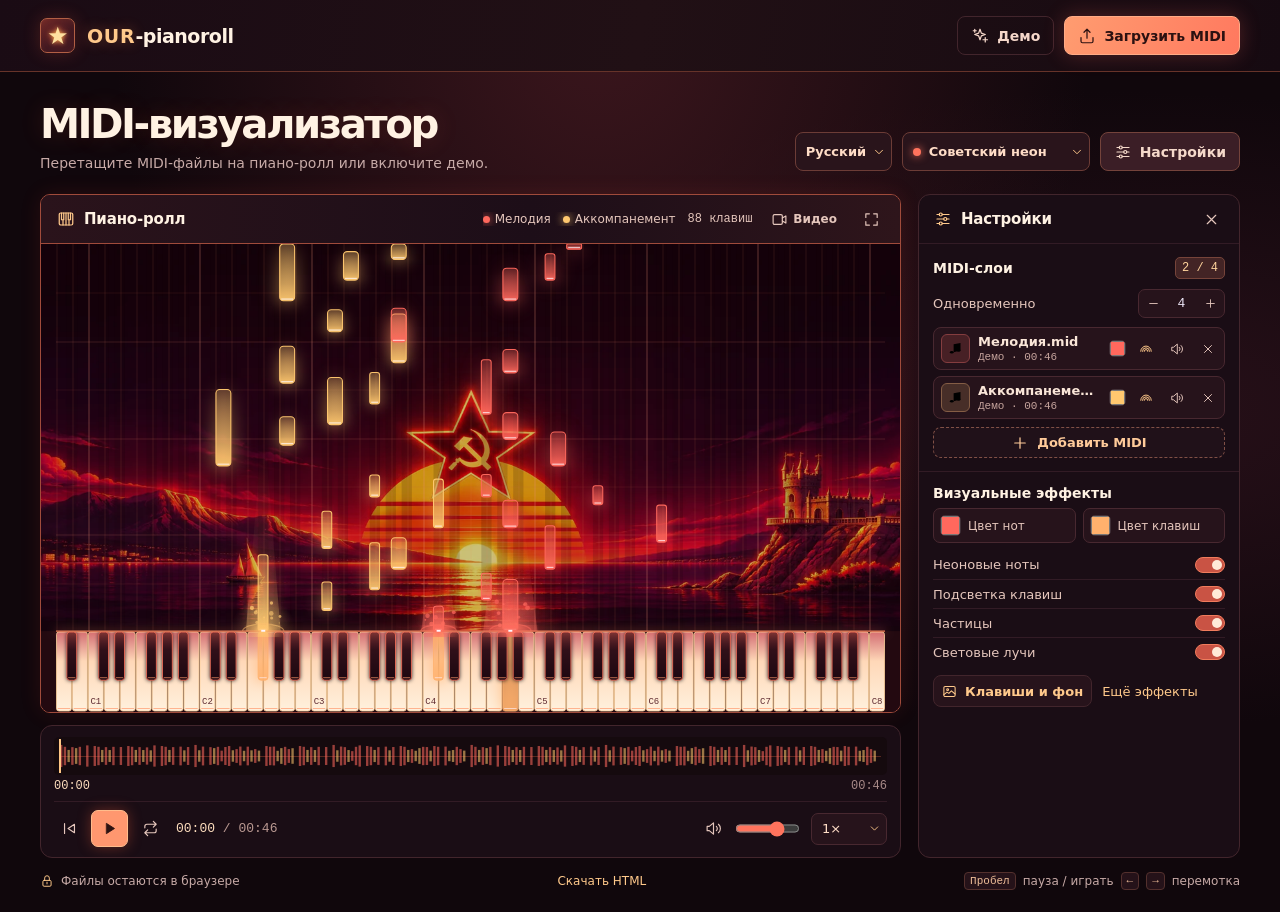
==== native/assets/our-pianoroll.html @ 1eb482c8 "Port OUR-pianoroll to native Android and Windows" ====
<!doctype html>
<html lang="ru" data-theme="soviet">
<head>
<meta charset="utf-8">
<meta name="viewport" content="width=device-width, initial-scale=1">
<title>OUR-pianoroll</title>
<meta name="description" data-i18n-content="description" content="OUR-pianoroll — MIDI-визуализатор с неоновыми клавишами, эффектами и синхронным воспроизведением файлов.">
<style>
:root{color-scheme:dark;--bg:#0b0a11;--panel:#12111b;--edge:#262337;--edge-soft:#201e2e;--ink:#f6f3fc;--muted:#a39bb7;--dim:#817893;--accent:#bc88ff;--violet:#a565f5;--mono:ui-monospace,"Cascadia Code","SFMono-Regular",Consolas,monospace;font-family:Inter,system-ui,-apple-system,BlinkMacSystemFont,"Segoe UI",sans-serif}
*{box-sizing:border-box}
body{margin:0;min-width:300px;min-height:100vh;background:radial-gradient(ellipse at 42% 2%,#191027 0,transparent 45%),var(--bg);color:var(--ink)}
button,input,select{font:inherit}
button{cursor:pointer;color:inherit}
button:disabled{opacity:.42;cursor:default}
button:focus-visible,input:focus-visible,select:focus-visible{outline:2px solid #dbb7ff;outline-offset:3px}
button svg,.iconsvg,summary svg{width:18px;height:18px;display:block;fill:none;stroke:currentColor;stroke-width:1.65;stroke-linecap:round;stroke-linejoin:round;flex:none}
[hidden]{display:none!important}
.topbar{height:72px;border-bottom:1px solid #231d31;background:#100d18c9}
.mast{max-width:1512px;height:100%;margin:auto;padding:0 40px;display:flex;align-items:center;justify-content:space-between;gap:14px}
.brand{display:flex;align-items:center;gap:12px;font-size:19px;font-weight:780;letter-spacing:-.065em;white-space:nowrap}
.logo{width:35px;height:35px;color:#d2a3ff;background:linear-gradient(155deg,#36234c,#1e142e);border:1px solid #503568;border-radius:9px;display:flex;align-items:center;justify-content:center;box-shadow:0 0 16px #a967f028}
.logo svg{width:23px;height:23px;stroke-width:1.7}
.top-actions,.heading-actions,.panel-title,.stage-title,.transport-controls,.transport-side,.inline,.speed-wrap{display:flex;align-items:center}
.top-actions,.heading-actions{gap:10px}
.button{display:inline-flex;align-items:center;justify-content:center;gap:8px;min-height:39px;padding:0 13px;border:1px solid var(--edge);background:#15121f;border-radius:8px;font-size:14px;font-weight:630;white-space:nowrap;transition:background .15s,border-color .15s}
.button:hover,.icon-button:hover,.step button:hover{background:#241a33;border-color:#59416f}
.button.primary{background:#b783fa;color:#180c2a;border-color:#c79dff;box-shadow:0 2px 14px #ad68fa35}
.button.primary:hover{background:#d0aaff}
.button.ghost{background:transparent;color:#ddd4eb}
.button.ghost:hover{background:#221a31}
.button .iconsvg{width:16px;height:16px}
.shell{max-width:1512px;margin:auto;padding:31px 40px 21px}
.heading{display:flex;justify-content:space-between;align-items:flex-end;gap:16px;margin-bottom:23px}
h1,h2,p{margin:0}
h1{font-size:clamp(26px,3.15vw,43px);font-weight:760;letter-spacing:-.062em;line-height:1.1}
.heading p{margin-top:8px;color:var(--muted);font-size:14px}
.button.settings{background:#191222;border-color:#403054;color:#e9d9fb}
.button.settings[aria-expanded=true]{background:#241833;border-color:#5a3c79}
.workbench{display:grid;grid-template-columns:minmax(0,1fr) 322px;gap:17px;align-items:stretch}
.workbench.collapsed{grid-template-columns:minmax(0,1fr)}
.workspace{min-width:0;display:flex;flex-direction:column;gap:12px}
.stage,.transport,.side{background:var(--panel);border:1px solid var(--edge);border-radius:12px;overflow:hidden}
.stage-head{height:49px;display:flex;align-items:center;justify-content:space-between;padding:0 14px 0 16px;gap:10px}
.stage-title,.panel-title{gap:9px;color:#c297fb}
.stage-title h2,.panel-title h2{font-size:15px;color:var(--ink);font-weight:660;letter-spacing:-.012em}
.stage-tools,.legend,.legend-item{display:flex;align-items:center}
.stage-tools{gap:12px;min-width:0}
.legend{gap:12px;overflow:auto;scrollbar-width:none}
.legend-item{gap:5px;white-space:nowrap;font-size:12px;color:#c0b7ce}
.legend-item i,.live-dot{width:7px;height:7px;border-radius:50%;background:var(--swatch,#a871ff);box-shadow:0 0 9px var(--swatch,#a871ff);flex:none}
.icon-button{display:inline-grid;place-items:center;min-width:30px;height:30px;border:1px solid transparent;border-radius:7px;background:transparent;color:#bcb2ce;padding:0}
.icon-button svg{width:17px;height:17px}
.stage:fullscreen{display:flex;flex-direction:column;border:0;border-radius:0;background:#0d0a17}
.stage:fullscreen .stage-head{flex:none}
.stage:fullscreen .canvas-wrap{flex:1;height:auto;min-height:0}
.canvas-wrap{position:relative;height:clamp(365px,52vh,587px);background:#100c1d}
#roll{display:block;width:100%;height:100%;touch-action:none}
.zoom{font:12px var(--mono);color:#b9aecc;white-space:nowrap}
.drop{position:absolute;inset:0;display:grid;place-content:center;justify-items:center;gap:12px;padding:18px;text-align:center;background:#180d2de8;color:#f4e9ff;border:2px dashed #c793ff;z-index:3;font-size:16px}
.drop svg{width:29px;height:29px;color:#ce9cfa}
.empty{position:absolute;top:34%;left:50%;transform:translate(-50%,-50%);color:#bcaccf;text-align:center;width:min(90%,26rem);font-size:14px;pointer-events:none}
.transport{padding:11px 13px 10px}
.timeline{position:relative;height:38px;display:flex;align-items:center;min-width:0}
#overview{width:100%;height:100%;position:absolute;inset:0;pointer-events:none}
#seek{position:absolute;inset:0;width:100%;height:100%;margin:0;appearance:none;background:transparent;cursor:pointer;border-radius:4px}
#seek::-webkit-slider-runnable-track{background:transparent}
#seek::-webkit-slider-thumb{appearance:none;width:12px;height:24px;background:transparent}
#seek::-moz-range-track{background:transparent}
#seek::-moz-range-thumb{width:12px;height:24px;background:transparent;border:0}
.timeline-times{display:flex;justify-content:space-between;font:12px var(--mono);color:var(--dim);padding:4px 0 8px}
.timeline-times span:first-child{color:#ded2ee}
.transport-controls{justify-content:space-between;border-top:1px solid var(--edge-soft);padding-top:8px;gap:8px}
.transport-side{gap:7px;min-width:0}
.play-button{width:37px;height:37px;min-width:37px;background:#b382f9;color:#160c27;border:1px solid #c896ff;box-shadow:0 0 15px #a56bf044}
.play-button:hover{background:#cea5ff;border-color:#d5b5ff}
.play-button svg{fill:currentColor;stroke-width:1.3}
.core-time{font:13px var(--mono);white-space:nowrap;color:#9c91ad;margin-left:4px}
.core-time strong{color:#e9dbfa;font-weight:500}
.speed-wrap{border:1px solid var(--edge);border-radius:7px;background:#171322;height:32px}
select{appearance:none;color:#e1d5f0;background:transparent;border:0;padding:0 24px 0 10px;height:100%;font-size:13px;cursor:pointer}
option{background:#1e172a}
.speed-wrap svg{width:13px;height:13px;margin-left:-18px;margin-right:5px;pointer-events:none;color:#b49bcf}
#volume{width:65px;height:15px;margin:0 4px 0 0;accent-color:#bd91f8;cursor:pointer}
.side{display:flex;flex-direction:column;min-width:0}
.side-head{height:49px;display:flex;align-items:center;justify-content:space-between;padding:0 13px 0 15px;border-bottom:1px solid var(--edge-soft);flex:none}
.side-section{padding:13px 14px}
.side-section+.side-section{border-top:1px solid var(--edge-soft)}
.side-section-head{display:flex;justify-content:space-between;align-items:center;gap:8px;margin-bottom:10px}
.side-section-head h3,.dialog h3{margin:0;font-size:14px;font-weight:670}
.badge{font:12px var(--mono);border:1px solid #443254;border-radius:5px;color:#d6acff;background:#251a34;padding:3px 6px;white-space:nowrap}
.limit-row{display:flex;align-items:center;justify-content:space-between;gap:8px;color:#c0b6cf;font-size:13px;margin-bottom:9px}
.step{display:flex;align-items:center;border:1px solid var(--edge);border-radius:7px;background:#171421;height:29px;overflow:hidden}
.step button{width:28px;height:100%;border:0;background:transparent;color:#c6b4db;padding:0;display:grid;place-items:center}
.step button svg{width:13px;height:13px}
.step input{width:29px;background:transparent;border:0;color:#eee7f8;font:13px var(--mono);text-align:center;appearance:textfield;padding:0}
.step input::-webkit-inner-spin-button,.step input::-webkit-outer-spin-button{appearance:none}
.track-list{display:grid;gap:6px;max-height:165px;overflow:auto;scrollbar-width:thin;scrollbar-color:#513663 #181322}
.track{min-width:0;display:flex;align-items:center;gap:8px;padding:6px 5px 6px 7px;background:#181523;border:1px solid #2c253b;border-radius:8px}
.track.off{opacity:.69}
.track .note-icon{display:grid;place-items:center;flex:none;width:29px;height:29px;border-radius:6px;color:var(--track);background:color-mix(in srgb,var(--track) 13%,#181523);border:1px solid color-mix(in srgb,var(--track) 26%,#292136)}
.track .note-icon svg{width:15px;height:15px}
.track-text{min-width:0;flex:1}
.track-text strong,.track-text small{display:block;overflow:hidden;text-overflow:ellipsis;white-space:nowrap}
.track-text strong{font-size:13px;font-weight:625;color:#ece5f3}
.track-text small{font:11px var(--mono);color:#a58fb8;margin-top:2px}
.track .icon-button{min-width:23px;height:25px}
.track .icon-button svg{width:14px;height:14px}
.track .color-pick{width:17px;height:17px}
.add{margin-top:8px;width:100%;min-height:31px;border-style:dashed;border-color:#4c395d;background:#15111e;color:#caa9ef;font-size:13px}
.add:hover{border-color:#b580e7}
.effects-head{margin-bottom:7px}
.color-grid{display:grid;grid-template-columns:1fr 1fr;gap:7px;margin-bottom:7px}
.color-label{display:flex;align-items:center;gap:7px;min-width:0;background:#181523;border:1px solid #2b2439;border-radius:7px;padding:6px;color:#d8cce8;font-size:12px;cursor:pointer}
.color-pick{appearance:none;display:block;flex:none;width:21px;height:21px;padding:0;border:1px solid #ffffff20;background:transparent;border-radius:5px;overflow:hidden;cursor:pointer}
.color-pick::-webkit-color-swatch-wrapper{padding:0}
.color-pick::-webkit-color-swatch,.color-pick::-moz-color-swatch{border:0;border-radius:3px}
.effect-row{display:flex;align-items:center;justify-content:space-between;gap:10px;min-height:29px;font-size:13px;color:#d7cde3;cursor:pointer}
.effect-row+.effect-row{border-top:1px solid #221c2f}
.switch{appearance:none;width:30px;height:16px;border:1px solid #4b3b58;border-radius:99px;background:#2b2236;margin:0;position:relative;cursor:pointer;flex:none;transition:background .15s}
.switch:before{content:"";position:absolute;top:2px;left:2px;width:10px;height:10px;border-radius:50%;background:#a79ab5;transition:transform .15s}
.switch:checked{background:#9361dd;border-color:#a474ef}
.switch:checked:before{transform:translateX(14px);background:#fff}
.more,.reset{padding:0;border:0;background:transparent;color:#c598f5;font-size:13px;text-align:left}
.more:hover,.reset:hover{text-decoration:underline}
.more{margin-top:8px}
.bottom{margin-top:14px;display:flex;justify-content:space-between;align-items:center;gap:10px;color:var(--muted);font-size:12px}
.bottom span{display:inline-flex;align-items:center;gap:7px}
.bottom .iconsvg{width:14px;height:14px;color:#a881cf}
kbd{font:11px var(--mono);background:#171221;border:1px solid #352744;border-radius:4px;padding:2px 5px;color:#c6a9e4}
.notice{margin-top:10px;border:1px solid #66445f;background:#2c172c;color:#f1c7e6;border-radius:8px;padding:10px 12px;font-size:14px;overflow-wrap:anywhere}
.dialog{border:1px solid #57416f;border-radius:13px;background:#181221;color:#eee5fa;width:min(92vw,420px);padding:19px;box-shadow:0 20px 90px #0009}
.dialog::backdrop{background:#06040bd1;backdrop-filter:blur(4px)}
.dialog-header{display:flex;justify-content:space-between;align-items:center;margin-bottom:11px}
.dialog-header h2{font-size:18px}
.dialog .effect-row{min-height:38px;font-size:14px}
.dialog .reset{margin-top:15px}
.dialog label select{height:28px;padding:0 8px;border:1px solid #473454;border-radius:5px;appearance:auto}
@media(max-width:1040px){.mast,.shell{padding-left:24px;padding-right:24px}.workbench{grid-template-columns:minmax(0,1fr) 294px}}
@media(max-width:760px){.topbar{height:60px}.mast,.shell{padding-left:14px;padding-right:14px}.shell{padding-top:21px}.heading{margin-bottom:17px}.heading p{font-size:13px}.workbench{grid-template-columns:minmax(0,1fr);gap:12px}.side{display:grid;grid-template-columns:1fr 1fr}.side-head{grid-column:1/-1}.side-section+.side-section{border-top:0;border-left:1px solid var(--edge-soft)}.canvas-wrap{height:clamp(245px,49vh,465px)}.bottom .shortcut{display:none}}
@media(max-width:470px){.top-actions,.heading-actions{gap:5px}.brand{font-size:16px;gap:7px}.logo{width:30px;height:30px}.button{font-size:12px;padding:0 8px;min-height:35px}.button.settings .settings-text{display:none}.button.settings{padding:0 9px}.side{display:flex}.side-section+.side-section{border-left:0;border-top:1px solid var(--edge-soft)}.track-list{max-height:180px}.stage-head{padding-inline:10px}.legend{max-width:108px;gap:7px}.legend-item{font-size:11px}.stage-tools{gap:3px}.zoom{display:none}.transport{padding-inline:8px}.transport-side{gap:2px}.core-time{display:none}.heading p{line-height:1.35}}
.icon-button[aria-pressed=true]{background:#2c1c40;color:#d8adff;border-color:#554072}
.stage.expanded{position:fixed;inset:0;z-index:12;display:flex;flex-direction:column;border:0;border-radius:0}
.stage.expanded .canvas-wrap{flex:1;height:auto;min-height:0}
.bottom a{color:#c7a4ed;text-decoration:none;white-space:nowrap}
.bottom a:hover{text-decoration:underline}
.appearance-actions{display:flex;align-items:center;gap:10px;flex-wrap:wrap;margin-top:9px}
.appearance-actions .more{margin:0}
.appearance-button{min-height:32px;padding:0 8px;font-size:13px;color:#dfcafa}
.appearance-button svg{width:15px;height:15px}
.track .note-mode-button{color:#bc99f0}
.track .note-mode-button[data-multicolor=true]{color:#ffb0f3}
.legend-item i.multicolor{background:conic-gradient(#ff779a,#ffcc60,#79eabb,#5bd6ff,#9f7dff,#ff779a);box-shadow:0 0 9px #d29fff}
.dialog-meta{color:#c1b3d0;font-size:13px;overflow-wrap:anywhere}
.note-swatches{display:flex;gap:4px;margin-top:10px}
.note-swatch{width:15px;height:15px;border-radius:4px;border:1px solid #ffffff33}
.appearance-dialog{width:min(94vw,480px)}
.background-field{padding:0;border:0;margin:14px 0;font-size:14px;min-inline-size:0}
.background-field legend{padding:0;margin-bottom:8px;font-weight:650}
.background-options{display:grid;grid-template-columns:repeat(3,minmax(0,1fr));gap:8px}
.background-option{position:relative;display:grid;gap:5px;padding:5px;background:#15101d;border:1px solid #362941;border-radius:8px;color:#d9cde6;font-size:12px;cursor:pointer}
.background-option input{position:absolute;inset:0;margin:0;opacity:0;cursor:pointer}
.background-option:has(input:checked){border-color:#cb95ff;background:#2d1b3d;color:#f9edff}
.background-option:has(input:focus-visible){outline:2px solid #ebd3ff;outline-offset:2px}
.background-option span:last-child{padding:0 3px 2px}
.background-thumb{height:37px;border-radius:4px;border:1px solid #ffffff1c;background:#150d23;display:block}
.background-thumb.aurora{background:radial-gradient(ellipse at 30% 90%,#6940a0,transparent 73%),#170d25}
.background-thumb.black{background:#000}
.background-thumb.orbit{background:radial-gradient(circle at 72% 38%,#bca0e6 0 2%,transparent 3%),radial-gradient(circle at 35% 30%,#4869a5,transparent 72%),#060a19}
.background-thumb.ocean{background:radial-gradient(ellipse at 60% 100%,#125e68,transparent 78%),linear-gradient(155deg,#07101d,#112b49)}
.background-thumb.sunset{background:radial-gradient(ellipse at 58% 100%,#935174,transparent 75%),linear-gradient(145deg,#241333,#391937)}
.background-thumb.custom{background-size:cover;background-position:center}
.background-upload{display:flex;gap:10px;align-items:center}
.background-upload .button{white-space:normal;min-height:34px;font-size:13px}
.background-upload .dialog-meta{min-width:0;text-overflow:ellipsis;overflow:hidden;white-space:nowrap}
#backgroundShadeRow{margin-top:8px}
#backgroundShade{width:120px;max-width:45%;accent-color:#bc88ff}
.background-status{margin-top:9px;color:#ebc1ee}

.appearance-dialog::backdrop,.dialog#noteDialog::backdrop{background:#06040b50;backdrop-filter:none}
@media(min-width:1000px){
  .appearance-dialog,.dialog#noteDialog{inset:50% 24px auto auto;margin:0;transform:translateY(-50%)}
}
.effect-range{display:flex;align-items:center;justify-content:flex-end;gap:7px;flex:1;min-width:0}
.effect-range input{width:min(9rem,100%);min-width:2.5rem;accent-color:#bc88ff}
.effect-range output{min-width:3ch;text-align:right;font:12px var(--mono);color:#dac6f0}
.record-button{display:inline-flex;align-items:center;justify-content:center;gap:5px;padding:0 6px;white-space:nowrap;font-size:12px;font-weight:650}
.record-button[aria-pressed=true]{color:#ffb9cd;border-color:#79405a;background:#361b2c}
.recording-result{display:flex;align-items:center;justify-content:space-between;gap:8px;padding:8px 13px;border-top:1px solid var(--edge-soft);font-size:13px;color:#d2c4e0}
.recording-result .button{min-height:31px;text-decoration:none;color:#e7cff8;font-size:13px}
.appearance-dialog .effect-row select{max-width:60%}
@media(max-width:600px){.stage-tools .legend{max-width:120px}.stage-tools .zoom{display:none}}
@media(max-width:470px){.record-button{padding:0 3px}.record-button span{display:none}.stage-tools .legend{max-width:90px}}

.brand{letter-spacing:-.025em}
.brand strong{color:var(--accent);font-weight:850}
.theme-switch{display:flex;align-items:center;gap:0;border:1px solid var(--edge);border-radius:8px;background:var(--panel);height:39px;color:var(--accent)}
.theme-switch i{width:8px;height:8px;margin-left:10px;border-radius:50%;background:currentColor;box-shadow:0 0 9px currentColor;flex:none}
.theme-switch select{padding-left:8px;color:var(--ink);font-weight:640}
.theme-switch svg{width:14px;height:14px;margin-left:-19px;margin-right:5px;pointer-events:none}
.theme-thumb{background:radial-gradient(ellipse at 30% 90%,#6940a0,transparent 73%),#170d25}

:root[data-theme="soviet"]{
  --bg:#10070c;--panel:#1a0d15;--edge:#42252c;--edge-soft:#321b25;--ink:#fff2e3;
  --muted:#c7aaa7;--dim:#a98b89;--accent:#ffc98b;--soviet-red:#ff735d;--soviet-panel:#26131b;--soviet-soft:#e5c6bc
}
[data-theme="soviet"] body{background:radial-gradient(ellipse at 47% 0%,#3c161d 0,transparent 51%),radial-gradient(ellipse at 87% 45%,#281019 0,transparent 45%),var(--bg)}
[data-theme="soviet"] .topbar{background:linear-gradient(100deg,#1a0b14,#211015 50%,#160a11);border-bottom:1px solid #663329}
[data-theme="soviet"] .logo{position:relative;border-radius:7px;color:#ffe1a0;border-color:#b26045;background:linear-gradient(145deg,#692526,#32111e 60%);box-shadow:inset 0 0 13px #ff764828,0 0 17px #f45c4138}
[data-theme="soviet"] .logo svg{display:none}
[data-theme="soviet"] .logo::before{content:"★";font-size:24px;line-height:1;text-shadow:0 0 4px #ffb151,0 0 11px #ff6546}
[data-theme="soviet"] .brand strong{letter-spacing:.038em;text-shadow:0 0 14px #ff8a4554}
[data-theme="soviet"] .theme-thumb{background:radial-gradient(ellipse at 50% 105%,#e88334 0,#b92e2f 28%,#3f1025 57%,#140510 83%)}
[data-theme="soviet"] .theme-switch{border-color:#6c3c36;background:#29141b}
[data-theme="soviet"] .theme-switch i{color:var(--soviet-red)}
[data-theme="soviet"] :is(button,input,select):focus-visible{outline-color:#ffbf86}
[data-theme="soviet"] .heading h1{text-shadow:0 0 23px #ff694127}
[data-theme="soviet"] .button{background:#27131b}
[data-theme="soviet"] :where(.button,.icon-button,.step button):hover{background:#432129;border-color:#875047}
[data-theme="soviet"] .button.primary{color:#2b1111;background:linear-gradient(110deg,#ff9c70,#ff795f);border-color:#ffab86;box-shadow:0 0 20px #fb625941}
[data-theme="soviet"] .button.primary:hover{background:#ffb489}
[data-theme="soviet"] .button.ghost{background:transparent;color:#f5d7ca}
[data-theme="soviet"] .button.ghost:hover{background:#381922}
[data-theme="soviet"] .button.settings{background:#27141d;border-color:#523029;color:#f5d9ca}
[data-theme="soviet"] .button.settings[aria-expanded=true]{background:#3b1e26;border-color:#74433b}
[data-theme="soviet"] .stage{border-color:#a04b3b;border-radius:10px;box-shadow:0 0 21px #e446361e,inset 0 0 19px #de49351d}
[data-theme="soviet"] .stage-head{background:linear-gradient(90deg,#2a131b,#1d0e18 57%,#2e151b);border-bottom:1px solid #a04b3b}
[data-theme="soviet"] .canvas-wrap,[data-theme="soviet"] .stage:fullscreen{background:#190a11}
[data-theme="soviet"] .drop{background:#321018ed;border-color:#ff8c69;color:var(--ink)}
[data-theme="soviet"] .drop svg,[data-theme="soviet"] .stage-title,[data-theme="soviet"] .panel-title{color:var(--accent)}
[data-theme="soviet"] .legend-item,[data-theme="soviet"] .zoom,[data-theme="soviet"] .icon-button,[data-theme="soviet"] .empty{color:var(--soviet-soft)}
[data-theme="soviet"] .timeline-times span:first-child,[data-theme="soviet"] .core-time strong{color:#ffdfbf}
[data-theme="soviet"] .core-time{color:#bb9a93}
[data-theme="soviet"] .play-button{color:#2c1211;background:#ff976f;border-color:#ffbc8c;box-shadow:0 0 14px #fa643d57}
[data-theme="soviet"] .play-button:hover{background:#ffc392;border-color:#ffe0b0}
[data-theme="soviet"] .icon-button[aria-pressed=true]{background:#4c252a;color:#ffd0a8;border-color:#9c514a}
[data-theme="soviet"] .record-button[aria-pressed=true]{color:#ffb9b1;background:#501c28}
[data-theme="soviet"] select{color:#ffddc7}
[data-theme="soviet"] option{background:#26131b}
[data-theme="soviet"] :is(.speed-wrap,.step,.track,.color-label){background:var(--soviet-panel);border-color:#482830}
[data-theme="soviet"] .track-list{scrollbar-color:#794b40 #26131b}
[data-theme="soviet"] .track .note-icon{background:color-mix(in srgb,var(--track) 15%,#26131b);border-color:color-mix(in srgb,var(--track) 33%,#482830)}
[data-theme="soviet"] .track-text strong{color:#fae6d8}
[data-theme="soviet"] .track-text small{color:#c6a49d}
[data-theme="soviet"] :is(.limit-row,.step button,.color-label,.effect-row,.dialog-meta,.recording-result){color:var(--soviet-soft)}
[data-theme="soviet"] .badge{color:#ffd49d;border-color:#76443a;background:#432425}
[data-theme="soviet"] .add{color:#ffcb9a;border-color:#805046;background:#201119}
[data-theme="soviet"] .effect-row+.effect-row{border-color:var(--edge-soft)}
[data-theme="soviet"] .switch{background:#3b222b;border-color:#68434a}
[data-theme="soviet"] .switch::before{background:#b28e92}
[data-theme="soviet"] .switch:checked{background:#c95344;border-color:#f17c5d}
[data-theme="soviet"] .switch:checked::before{background:#ffead8}
[data-theme="soviet"] :is(#volume,#backgroundShade,#noteRoundness){accent-color:var(--soviet-red)}
[data-theme="soviet"] :is(.bottom a,.bottom .iconsvg,.more,.reset,.appearance-button,.speed-wrap svg,.track .note-mode-button,.effect-range output,.recording-result .button){color:var(--accent)}
[data-theme="soviet"] kbd{color:#efbe99;background:#251219;border-color:#53302d}
[data-theme="soviet"] .notice{color:#ffd6cb;background:#482129;border-color:#825046}
[data-theme="soviet"] .dialog{color:var(--ink);background:#27151c;border-color:#895048}
[data-theme="soviet"] .dialog::backdrop{background:#100509af}
[data-theme="soviet"] :is(.appearance-dialog,#noteDialog)::backdrop{background:#10050950}
[data-theme="soviet"] .dialog label select,[data-theme="soviet"] .background-option{border-color:#5e3538}
[data-theme="soviet"] .background-option{color:#f4d0bd;background:#211019}
[data-theme="soviet"] .background-option:has(input:checked){border-color:#df8b67;background:#4a2529;color:#fff0d7}

@media(max-width:665px){
  .heading{flex-wrap:wrap;align-items:center;gap:12px}
  .heading-actions{flex-wrap:wrap}
  .theme-switch{height:35px}
}
@media(max-width:360px){
  .mast{gap:6px}
  .brand{font-size:14px;gap:5px}
  .logo{width:25px;height:25px}
  .top-actions .button{padding-inline:5px;gap:4px}
}

.language-switch select{padding-left:10px}
@media(max-width:950px){
  .heading{flex-wrap:wrap;align-items:center}
  .heading-actions{flex-wrap:wrap}
}
@media(max-width:360px){
  .heading-actions .theme-switch select{font-size:12px}
}
</style>
</head>
<body>
<svg xmlns="http://www.w3.org/2000/svg" style="display:none" aria-hidden="true">
<symbol id="i-wave" viewBox="0 0 24 24"><path d="M3 12h2l2-5 3 10 3-14 3 18 2-9h3"/></symbol>
<symbol id="i-demo" viewBox="0 0 24 24"><path d="m12 3 1.8 5.2L19 10l-5.2 1.8L12 17l-1.8-5.2L5 10l5.2-1.8L12 3ZM19 14v6m-3-3h6M5 3v4M3 5h4"/></symbol>
<symbol id="i-upload" viewBox="0 0 24 24"><path d="M12 15V3m-4 4 4-4 4 4M4 14v5a2 2 0 0 0 2 2h12a2 2 0 0 0 2-2v-5"/></symbol>
<symbol id="i-sliders" viewBox="0 0 24 24"><path d="M4 6h3m4 0h9M4 12h9m4 0h3M4 18h3m4 0h9"/><circle cx="9" cy="6" r="2"/><circle cx="15" cy="12" r="2"/><circle cx="9" cy="18" r="2"/></symbol>
<symbol id="i-piano" viewBox="0 0 24 24"><rect x="3" y="4" width="18" height="16" rx="2"/><path d="M9 4v9H6V4m12 0v9h-3V4M8 13v7m8-7v7m-4-16v16"/></symbol>
<symbol id="i-expand" viewBox="0 0 24 24"><path d="M9 4H4v5m11-5h5v5M4 15v5h5m11-5v5h-5"/></symbol>
<symbol id="i-collapse" viewBox="0 0 24 24"><path d="M4 9h5V4m11 5h-5V4M9 20v-5H4m11 5v-5h5"/></symbol>
<symbol id="i-start" viewBox="0 0 24 24"><path d="M5 5v14m14-13-9 6 9 6Z"/></symbol>
<symbol id="i-play" viewBox="0 0 24 24"><path d="m8 5 11 7-11 7Z"/></symbol>
<symbol id="i-pause" viewBox="0 0 24 24"><path d="M7 5h3v14H7zm7 0h3v14h-3z"/></symbol>
<symbol id="i-repeat" viewBox="0 0 24 24"><path d="m16 2 4 4-4 4M4 11V9a3 3 0 0 1 3-3h13m-12 16-4-4 4-4m12-1v2a3 3 0 0 1-3 3H4"/></symbol>
<symbol id="i-volume" viewBox="0 0 24 24"><path d="m12 4-6 5H3v6h3l6 5zM16 9a4 4 0 0 1 0 6m3-9a8 8 0 0 1 0 12"/></symbol>
<symbol id="i-muted" viewBox="0 0 24 24"><path d="m12 4-6 5H3v6h3l6 5zm4 5 5 6m0-6-5 6"/></symbol>
<symbol id="i-chevron" viewBox="0 0 24 24"><path d="m6 9 6 6 6-6"/></symbol>
<symbol id="i-close" viewBox="0 0 24 24"><path d="m6 6 12 12M18 6 6 18"/></symbol>
<symbol id="i-note" viewBox="0 0 24 24"><path d="M9 18V5l11-2v12M9 10l11-2"/><ellipse cx="6" cy="18" rx="3" ry="2"/><ellipse cx="17" cy="15" rx="3" ry="2"/></symbol>
<symbol id="i-colors" viewBox="0 0 24 24"><path d="M3 16a9 9 0 0 1 18 0M6 16a6 6 0 0 1 12 0M9 16a3 3 0 0 1 6 0"/></symbol>
<symbol id="i-image" viewBox="0 0 24 24"><rect x="3" y="4" width="18" height="16" rx="2"/><circle cx="9" cy="9" r="1.5"/><path d="m3 17 5-4 3 2 4-4 6 5"/></symbol>
<symbol id="i-video" viewBox="0 0 24 24"><rect x="3" y="5" width="13" height="14" rx="2"/><path d="m16 10 5-3v10l-5-3"/></symbol>
<symbol id="i-stop" viewBox="0 0 24 24"><rect x="6" y="6" width="12" height="12" rx="1.4" fill="currentColor"/></symbol>
<symbol id="i-download" viewBox="0 0 24 24"><path d="M12 3v12m-4-4 4 4 4-4M4 16v3a2 2 0 0 0 2 2h12a2 2 0 0 0 2-2v-3"/></symbol>
<symbol id="i-plus" viewBox="0 0 24 24"><path d="M12 5v14M5 12h14"/></symbol>
<symbol id="i-minus" viewBox="0 0 24 24"><path d="M5 12h14"/></symbol>
<symbol id="i-lock" viewBox="0 0 24 24"><rect x="5" y="11" width="14" height="10" rx="2"/><path d="M8 11V7a4 4 0 0 1 8 0v4m-4 3v3"/></symbol>
</svg>
<header class="topbar">
  <div class="mast">
    <div class="brand"><div class="logo" aria-hidden="true"><svg class="iconsvg"><use href="#i-wave"/></svg></div><span><strong>OUR</strong>-pianoroll</span></div>
    <div class="top-actions">
      <button class="button ghost" id="demo" type="button"><svg><use href="#i-demo"/></svg><span data-i18n="demo">Демо</span></button>
      <button class="button primary" id="open" type="button"><svg><use href="#i-upload"/></svg><span data-i18n="loadMidi">Загрузить MIDI</span></button>
      <input id="files" type="file" accept=".mid,.midi,.smf,audio/midi,audio/x-midi" multiple hidden>
    </div>
  </div>
</header>
<main class="shell">
  <div class="heading">
    <div><h1 data-i18n="visualizer">MIDI-визуализатор</h1><p data-i18n="intro">Перетащите MIDI-файлы на пиано-ролл или включите демо.</p></div>
    <div class="heading-actions">
      <label class="theme-switch language-switch"><select id="language" aria-label="Язык интерфейса" data-i18n-label="language"><option value="ru" lang="ru">Русский</option><option value="en" lang="en">English</option></select><svg class="iconsvg" aria-hidden="true"><use href="#i-chevron"/></svg></label>
      <label class="theme-switch"><i aria-hidden="true"></i><select id="theme" aria-label="Тема оформления" data-i18n-label="theme"><option value="classic" data-i18n="classicTheme">Фиолетовый неон</option><option value="soviet" selected data-i18n="sovietTheme">Советский неон</option></select><svg class="iconsvg" aria-hidden="true"><use href="#i-chevron"/></svg></label>
      <button class="button settings" id="toggleSettings" type="button" aria-expanded="true" aria-controls="settings" aria-label="Настройки" data-i18n-label="settings"><svg><use href="#i-sliders"/></svg><span class="settings-text" data-i18n="settings">Настройки</span></button>
    </div>
  </div>
  <div class="workbench" id="workbench">
    <div class="workspace">
      <section class="stage" id="stage" aria-labelledby="stage-title">
        <header class="stage-head">
          <div class="stage-title"><svg class="iconsvg"><use href="#i-piano"/></svg><h2 id="stage-title" data-i18n="pianoRoll">Пиано-ролл</h2></div>
          <div class="stage-tools">
            <div class="legend" id="legend" aria-label="Цвета MIDI-файлов" data-i18n-label="layerColors"></div>
            <span class="zoom" id="keyCount" data-i18n="standardKeys">88 клавиш</span>
            <button class="icon-button record-button" id="record" type="button" title="Записать видео со звуком" data-i18n-title="recordVideo" aria-label="Записать видео со звуком" data-i18n-label="recordVideo" aria-pressed="false"><svg><use href="#i-video"/></svg><span id="recordLabel" data-i18n="video">Видео</span></button>
            <button class="icon-button" id="fullscreen" type="button" title="На весь экран" data-i18n-title="fullscreen" aria-label="На весь экран" data-i18n-label="fullscreen"><svg><use href="#i-expand"/></svg></button>
          </div>
        </header>
        <div class="canvas-wrap" id="dropZone">
          <canvas id="roll" aria-label="Падающие MIDI-ноты и клавиши пианино" data-i18n-label="rollLabel"></canvas>
          <p class="empty" id="empty" hidden data-i18n="emptyRoll">Добавьте MIDI-файл, чтобы увидеть ноты.</p>
          <div class="drop" id="dropHint" hidden><svg class="iconsvg"><use href="#i-upload"/></svg><span data-i18n="dropMidi">Отпустите, чтобы добавить MIDI-файлы</span></div>
        </div>
        <div class="recording-result" id="recordingResult" hidden>
          <span role="status" id="recordingStatus"></span>
          <a class="button" id="downloadVideo" download hidden><svg class="iconsvg"><use href="#i-download"/></svg><span data-i18n="downloadVideo">Скачать видео</span></a>
        </div>
      </section>
      <section class="transport" aria-label="Воспроизведение" data-i18n-label="playback">
        <div class="timeline"><canvas id="overview" aria-hidden="true"></canvas><input id="seek" aria-label="Позиция воспроизведения" data-i18n-label="playbackPosition" type="range" min="0" max="10000" value="0"></div>
        <div class="timeline-times"><span id="elapsed">00:00</span><span id="duration">00:00</span></div>
        <div class="transport-controls">
          <div class="transport-side">
            <button class="icon-button" id="rewind" type="button" title="К началу" data-i18n-title="restart" aria-label="К началу" data-i18n-label="restart"><svg><use href="#i-start"/></svg></button>
            <button class="icon-button play-button" id="play" type="button" title="Воспроизвести" data-i18n-title="play" aria-label="Воспроизвести" data-i18n-label="play"><svg><use href="#i-play"/></svg></button>
            <button class="icon-button" id="loop" type="button" title="Повтор" data-i18n-title="repeat" aria-label="Повтор" data-i18n-label="repeat" aria-pressed="false"><svg><use href="#i-repeat"/></svg></button>
            <span class="core-time" aria-hidden="true"><strong id="elapsedCopy">00:00</strong> / <span id="durationCopy">00:00</span></span>
          </div>
          <div class="transport-side">
            <button class="icon-button" id="mute" type="button" title="Выключить звук" data-i18n-title="mute" aria-label="Выключить звук" data-i18n-label="mute"><svg><use href="#i-volume"/></svg></button>
            <input type="range" id="volume" min="0" max="100" value="70" aria-label="Громкость" data-i18n-label="volume">
            <label class="speed-wrap"><select id="speed" aria-label="Скорость" data-i18n-label="speed"><option value=".5" data-i18n="speedHalf">0,5×</option><option value=".75" data-i18n="speedThreeQuarter">0,75×</option><option value="1" selected>1×</option><option value="1.25" data-i18n="speedOneQuarter">1,25×</option><option value="1.5" data-i18n="speedOneHalf">1,5×</option><option value="2">2×</option></select><svg class="iconsvg"><use href="#i-chevron"/></svg></label>
          </div>
        </div>
      </section>
    </div>
    <aside class="side" id="settings" aria-labelledby="settings-title">
      <header class="side-head"><div class="panel-title"><svg class="iconsvg"><use href="#i-sliders"/></svg><h2 id="settings-title" data-i18n="settings">Настройки</h2></div><button class="icon-button" id="closeSettings" type="button" title="Закрыть настройки" data-i18n-title="closeSettings" aria-label="Закрыть настройки" data-i18n-label="closeSettings"><svg><use href="#i-close"/></svg></button></header>
      <section class="side-section">
        <div class="side-section-head"><h3 data-i18n="midiLayers">MIDI-слои</h3><span class="badge" id="trackCount">0 / 4</span></div>
        <div class="limit-row"><label for="limit" data-i18n="simultaneous">Одновременно</label><div class="step">
          <button id="limitDown" type="button" aria-label="Уменьшить лимит" data-i18n-label="lowerLimit"><svg><use href="#i-minus"/></svg></button><input type="number" id="limit" min="1" max="16" value="4" inputmode="numeric"><button id="limitUp" type="button" aria-label="Увеличить лимит" data-i18n-label="raiseLimit"><svg><use href="#i-plus"/></svg></button>
        </div></div>
        <div id="tracks" class="track-list"></div>
        <button class="button add" id="add" type="button"><svg><use href="#i-plus"/></svg><span data-i18n="addMidi">Добавить MIDI</span></button>
      </section>
      <section class="side-section">
        <div class="side-section-head effects-head"><h3 data-i18n="visualEffects">Визуальные эффекты</h3></div>
        <div class="color-grid">
          <label class="color-label"><input class="color-pick" id="noteColor" type="color" value="#ff685d"><span data-i18n="noteColor">Цвет нот</span></label>
          <label class="color-label"><input class="color-pick" id="keyColor" type="color" value="#ffb16d"><span data-i18n="keyColor">Цвет клавиш</span></label>
        </div>
        <label class="effect-row"><span data-i18n="neonNotes">Неоновые ноты</span><input class="switch" type="checkbox" data-effect="glow" checked></label>
        <label class="effect-row"><span data-i18n="keyGlow">Подсветка клавиш</span><input class="switch" type="checkbox" data-effect="keys" checked></label>
        <label class="effect-row"><span data-i18n="particles">Частицы</span><input class="switch" type="checkbox" data-effect="particles" checked></label>
        <label class="effect-row"><span data-i18n="beams">Световые лучи</span><input class="switch" type="checkbox" data-effect="beams" checked></label>
        <div class="appearance-actions">
          <button class="button appearance-button" id="appearance" type="button"><svg><use href="#i-image"/></svg><span data-i18n="keysBackground">Клавиши и фон</span></button>
          <button class="more" id="more" type="button" data-i18n="moreEffects">Ещё эффекты</button>
        </div>
      </section>
    </aside>
  </div>
  <div class="notice" id="notice" role="status" hidden></div>
  <footer class="bottom">
    <span><svg class="iconsvg"><use href="#i-lock"/></svg><span data-i18n="localFiles">Файлы остаются в браузере</span></span>
    <a id="download" href="index.html" download="our-pianoroll.html" data-i18n="downloadHtml">Скачать HTML</a>
    <span class="shortcut"><kbd data-i18n="space">Пробел</kbd> <span data-i18n="playPause">пауза / играть</span> <kbd>←</kbd><kbd>→</kbd> <span data-i18n="seek">перемотка</span></span>
  </footer>
</main>
<dialog class="dialog" id="effectDialog" aria-labelledby="dialog-title">
  <div class="dialog-header"><h2 id="dialog-title" data-i18n="extraEffects">Дополнительные эффекты</h2><button class="icon-button" id="closeDialog" type="button" title="Закрыть" data-i18n-title="close" aria-label="Закрыть" data-i18n-label="close"><svg><use href="#i-close"/></svg></button></div>
  <label class="effect-row"><span data-i18n="ambient">Фоновое сияние</span><input class="switch" type="checkbox" data-effect="ambient" checked></label>
  <label class="effect-row"><span data-i18n="strikeRipples">Вспышки на линии удара</span><input class="switch" type="checkbox" data-effect="ripples" checked></label>
  <label class="effect-row"><span data-i18n="horizontalBands">Горизонтальные полосы</span><input class="switch" type="checkbox" data-effect="bands" checked></label>
  <label class="effect-row"><span data-i18n="verticalLanes">Вертикальные дорожки</span><input class="switch" type="checkbox" data-effect="lanes" checked></label>
  <label class="effect-row"><span data-i18n="strikeLine">Линия попадания нот</span><input class="switch" type="checkbox" data-effect="strikeLine" checked></label>
  <label class="effect-row"><span data-i18n="noteFill">Заливка нот</span><select id="noteFill">
    <option value="translucent" data-i18n="fillTranslucent">Полупрозрачная</option><option value="solid" data-i18n="fillSolid">Сплошная</option><option value="outline" data-i18n="fillOutline">Только контур</option><option value="gradient" data-i18n="fillGradient">Плотный градиент</option>
  </select></label>
  <label class="effect-row"><span data-i18n="noteRoundness">Скругление нот</span><span class="effect-range"><input id="noteRoundness" type="range" min="0" max="100" value="50" aria-label="Скругление нот" data-i18n-label="noteRoundness"><output id="roundnessValue" for="noteRoundness">50%</output></span></label>
  <label class="effect-row"><span data-i18n="layerKeyColors">Цвета слоёв на клавишах</span><input class="switch" type="checkbox" data-effect="layerKeys"></label>
  <label class="effect-row"><span data-i18n="keyRange">Диапазон клавиш</span><select id="range"><option value="88" data-i18n="standardKeys">88 клавиш</option><option value="128" data-i18n="fullKeys">128 MIDI-нот</option></select></label>
  <label class="effect-row"><span data-i18n="noteHorizon">Горизонт нот</span><select id="horizon"><option value="2.5" data-i18n="shortHorizon">2,5 с</option><option value="4.5" selected data-i18n="normalHorizon">4,5 с</option><option value="7" data-i18n="longHorizon">7 с</option></select></label>
  <button class="reset" id="reset" type="button" data-i18n="resetAppearance">Сбросить оформление</button>
</dialog>
<dialog class="dialog" id="noteDialog" aria-labelledby="note-dialog-title">
  <div class="dialog-header"><h2 id="note-dialog-title" data-i18n="noteColors">Цвета нот</h2><button class="icon-button" id="closeNoteDialog" type="button" title="Закрыть" data-i18n-title="close" aria-label="Закрыть" data-i18n-label="close"><svg><use href="#i-close"/></svg></button></div>
  <p class="dialog-meta" id="noteLayerName"></p>
  <label class="effect-row"><span data-i18n="noteColorMode">Раскраска нот</span><select id="noteMode">
    <option value="solid" data-i18n="colorSingle">Один цвет</option><option value="pitch" data-i18n="colorByPitch">По названию ноты</option><option value="octave" data-i18n="colorByOctave">По октавам</option><option value="rainbow" data-i18n="colorRainbow">Радуга по порядку</option>
  </select></label>
  <div class="note-swatches" id="noteSwatches" aria-hidden="true"></div>
</dialog>
<dialog class="dialog appearance-dialog" id="appearanceDialog" aria-labelledby="appearance-title">
  <div class="dialog-header"><h2 id="appearance-title" data-i18n="keysBackground">Клавиши и фон</h2><button class="icon-button" id="closeAppearance" type="button" title="Закрыть" data-i18n-title="close" aria-label="Закрыть" data-i18n-label="close"><svg><use href="#i-close"/></svg></button></div>
  <label class="effect-row"><span data-i18n="keyStyle">Стиль клавиш</span><select id="keyStyle">
    <option value="theme" data-i18n="matchTheme">По теме</option>
    <option value="piano" data-i18n="pianoKeys">Классическое пианино</option><option value="glass" data-i18n="glassKeys">Прозрачные</option><option value="neon" data-i18n="neonKeys">Неоновый контур</option><option value="matte" data-i18n="matteKeys">Матовый графит</option>
    <option value="square" data-i18n="squareKeys">Квадратные силуэты</option><option value="gold" data-i18n="goldKeys">Золотые</option><option value="spectrum" data-i18n="rainbowKeys">Разноцветные</option><option value="ice" data-i18n="iceKeys">Лёд</option><option value="inverted" data-i18n="invertedKeys">Инверсия</option>
  </select></label>
  <fieldset class="background-field">
    <legend data-i18n="rollBackground">Фон пиано-ролла</legend>
    <div class="background-options" id="backgroundOptions">
      <label class="background-option"><input type="radio" name="background" value="theme" checked><span class="background-thumb theme-thumb"></span><span data-i18n="matchTheme">По теме</span></label>
      <label class="background-option"><input type="radio" name="background" value="aurora"><span class="background-thumb aurora"></span><span data-i18n="aurora">Сияние</span></label>
      <label class="background-option"><input type="radio" name="background" value="black"><span class="background-thumb black"></span><span data-i18n="black">Чёрный</span></label>
      <label class="background-option"><input type="radio" name="background" value="orbit"><span class="background-thumb orbit"></span><span data-i18n="orbit">Орбита</span></label>
      <label class="background-option"><input type="radio" name="background" value="ocean"><span class="background-thumb ocean"></span><span data-i18n="ocean">Глубина</span></label>
      <label class="background-option"><input type="radio" name="background" value="sunset"><span class="background-thumb sunset"></span><span data-i18n="sunset">Закат</span></label>
      <label class="background-option" id="customBackgroundOption" hidden><input type="radio" name="background" value="custom"><span class="background-thumb custom" id="customBackgroundThumb"></span><span data-i18n="customBackground">Свой фон</span></label>
    </div>
  </fieldset>
  <div class="background-upload">
    <button class="button" id="uploadBackground" type="button"><svg><use href="#i-upload"/></svg><span data-i18n="uploadImage">Загрузить изображение</span></button>
    <input id="backgroundFile" type="file" accept="image/*" hidden>
    <span class="dialog-meta" id="backgroundName" hidden></span>
  </div>
  <label class="effect-row" id="backgroundShadeRow" hidden><span data-i18n="backgroundShade">Затемнение фото</span><input id="backgroundShade" type="range" min="0" max="85" value="28"></label>
  <p class="dialog-meta background-status" id="backgroundStatus" role="status" hidden></p>
</dialog>
<script>
const sovietArtworkSource = '[data-uri]';
const translations = {
  description:['OUR-pianoroll — MIDI-визуализатор с неоновыми клавишами, эффектами и синхронным воспроизведением файлов.','OUR-pianoroll is a MIDI visualizer with neon piano keys, effects, and synchronized playback.'],
  language:['Язык интерфейса','Interface language'],
  demo:['Демо','Demo'],
  loadMidi:['Загрузить MIDI','Load MIDI'],
  visualizer:['MIDI-визуализатор','MIDI Visualizer'],
  intro:['Перетащите MIDI-файлы на пиано-ролл или включите демо.','Drop MIDI files onto the piano roll or play the demo.'],
  theme:['Тема оформления','Theme'],
  classicTheme:['Фиолетовый неон','Purple Neon'],
  sovietTheme:['Советский неон','Soviet Neon'],
  settings:['Настройки','Settings'],
  pianoRoll:['Пиано-ролл','Piano Roll'],
  layerColors:['Цвета MIDI-файлов','MIDI file colors'],
  standardKeys:['88 клавиш','88 keys'],
  fullKeys:['128 MIDI-нот','128 MIDI notes'],
  video:['Видео','Video'],
  recordVideo:['Записать видео со звуком','Record video with sound'],
  stopRecording:['Остановить запись видео','Stop recording'],
  preparingVideo:['Подготовка видео','Preparing video'],
  stop:['Стоп','Stop'],
  preparing:['Подготовка','Preparing'],
  fullscreen:['На весь экран','Enter full screen'],
  exitFullscreen:['Выйти из полноэкранного режима','Exit full screen'],
  rollLabel:['Падающие MIDI-ноты и клавиши пианино','Falling MIDI notes and piano keys'],
  emptyRoll:['Добавьте MIDI-файл, чтобы увидеть ноты.','Add a MIDI file to see its notes.'],
  layersDisabled:['Включите MIDI-слой в настройках.','Enable a MIDI layer in Settings.'],
  dropMidi:['Отпустите, чтобы добавить MIDI-файлы','Release to add MIDI files'],
  downloadVideo:['Скачать видео','Download Video'],
  playback:['Воспроизведение','Playback'],
  playbackPosition:['Позиция воспроизведения','Playback position'],
  restart:['К началу','Back to start'],
  play:['Воспроизвести','Play'],
  pause:['Пауза','Pause'],
  repeat:['Повтор','Loop'],
  mute:['Выключить звук','Mute'],
  unmute:['Включить звук','Unmute'],
  volume:['Громкость','Volume'],
  speed:['Скорость','Playback speed'],
  speedHalf:['0,5×','0.5×'],
  speedThreeQuarter:['0,75×','0.75×'],
  speedOneQuarter:['1,25×','1.25×'],
  speedOneHalf:['1,5×','1.5×'],
  closeSettings:['Закрыть настройки','Close settings'],
  midiLayers:['MIDI-слои','MIDI Layers'],
  simultaneous:['Одновременно','Simultaneous layers'],
  lowerLimit:['Уменьшить лимит','Decrease layer limit'],
  raiseLimit:['Увеличить лимит','Increase layer limit'],
  layerLimit:['Активные слои / лимит','Active layers / limit'],
  addMidi:['Добавить MIDI','Add MIDI'],
  visualEffects:['Визуальные эффекты','Visual Effects'],
  noteColor:['Цвет нот','Note color'],
  keyColor:['Цвет клавиш','Key color'],
  neonNotes:['Неоновые ноты','Neon notes'],
  keyGlow:['Подсветка клавиш','Key glow'],
  particles:['Частицы','Particles'],
  beams:['Световые лучи','Light beams'],
  keysBackground:['Клавиши и фон','Keys & Background'],
  moreEffects:['Ещё эффекты','More effects'],
  localFiles:['Файлы остаются в браузере','Files stay in your browser'],
  downloadHtml:['Скачать HTML','Download HTML'],
  space:['Пробел','Space'],
  playPause:['пауза / играть','play / pause'],
  seek:['перемотка','seek'],
  extraEffects:['Дополнительные эффекты','More Effects'],
  close:['Закрыть','Close'],
  ambient:['Фоновое сияние','Ambient glow'],
  strikeRipples:['Вспышки на линии удара','Strike-line ripples'],
  horizontalBands:['Горизонтальные полосы','Horizontal bands'],
  verticalLanes:['Вертикальные дорожки','Vertical lanes'],
  strikeLine:['Линия попадания нот','Strike line'],
  noteFill:['Заливка нот','Note fill'],
  fillTranslucent:['Полупрозрачная','Translucent'],
  fillSolid:['Сплошная','Solid'],
  fillOutline:['Только контур','Outline only'],
  fillGradient:['Плотный градиент','Opaque gradient'],
  noteRoundness:['Скругление нот','Note corner radius'],
  layerKeyColors:['Цвета слоёв на клавишах','Layer colors on keys'],
  keyRange:['Диапазон клавиш','Keyboard range'],
  noteHorizon:['Горизонт нот','Note lookahead'],
  shortHorizon:['2,5 с','2.5 s'],
  normalHorizon:['4,5 с','4.5 s'],
  longHorizon:['7 с','7 s'],
  resetAppearance:['Сбросить оформление','Reset appearance'],
  noteColors:['Цвета нот','Note Colors'],
  noteColorMode:['Раскраска нот','Color notes'],
  colorSingle:['Один цвет','Single color'],
  colorByPitch:['По названию ноты','By pitch class'],
  colorByOctave:['По октавам','By octave'],
  colorRainbow:['Радуга по порядку','Rainbow in note order'],
  keyStyle:['Стиль клавиш','Key style'],
  matchTheme:['По теме','Match theme'],
  pianoKeys:['Классическое пианино','Classic piano'],
  glassKeys:['Прозрачные','Transparent'],
  neonKeys:['Неоновый контур','Neon outline'],
  matteKeys:['Матовый графит','Matte graphite'],
  squareKeys:['Квадратные силуэты','Square silhouettes'],
  goldKeys:['Золотые','Gold'],
  rainbowKeys:['Разноцветные','Rainbow'],
  iceKeys:['Лёд','Ice'],
  invertedKeys:['Инверсия','Inverted'],
  rollBackground:['Фон пиано-ролла','Piano roll background'],
  aurora:['Сияние','Aurora'],
  black:['Чёрный','Black'],
  orbit:['Орбита','Orbit'],
  ocean:['Глубина','Depths'],
  sunset:['Закат','Sunset'],
  customBackground:['Свой фон','Custom background'],
  uploadImage:['Загрузить изображение','Upload image'],
  backgroundShade:['Затемнение фото','Image dimming'],
  layerModeTitle:['Цвета нот · {mode}','Note colors · {mode}'],
  layerModeLabel:['Цвета нот для {name} · {mode}','Note colors for {name} · {mode}'],
  layerDisabled:['Выключен','Disabled'],
  layerOverLimit:['Сверх лимита','Over limit'],
  layerColor:['Цвет слоя','Layer color'],
  layerColorLabel:['Цвет слоя {name}','Layer color for {name}'],
  disableLayer:['Выключить слой {name}','Disable layer {name}'],
  enableLayer:['Включить слой {name}','Enable layer {name}'],
  removeLayer:['Убрать {name}','Remove {name}'],
  demoLeadFilename:['Мелодия.mid','Melody.mid'],
  demoBassFilename:['Аккомпанемент.mid','Accompaniment.mid'],
  midiFileLimit:['В одну сессию можно загрузить до 16 MIDI-файлов.','You can load up to 16 MIDI files per session.'],
  midiTooLarge:['файл больше 16 МБ','file is larger than 16 MB'],
  midiDamaged:['Повреждённый MIDI-файл','Corrupt MIDI file'],
  midiUnrecognized:['Файл не распознан как MIDI','The file is not recognized as MIDI'],
  midiUnsupportedEvent:['Неподдерживаемое событие MIDI','Unsupported MIDI event'],
  midiNoNotes:['В MIDI-файле нет нот','The MIDI file has no notes'],
  fileError:['{name} — {error}','{name} — {error}'],
  importFailed:['Не удалось загрузить MIDI-файлы.','Could not load the MIDI files.'],
  midiReadFailed:['не удалось прочитать файл','could not read the file'],
  audioUnavailable:['В этом браузере недоступно воспроизведение звука','Audio playback is unavailable in this browser'],
  audioFailed:['Не удалось воспроизвести звук.','Could not play audio.'],
  imageOpenFailed:['Не удалось открыть изображение.','Could not open the image.'],
  imageOpening:['Открываю изображение…','Opening image…'],
  imageTooLarge:['Выберите изображение размером до 25 МБ.','Choose an image no larger than 25 MB.'],
  imageSessionOnly:['Фон доступен до закрытия страницы.','The background is available until you close this page.'],
  imageLoadFailed:['Не удалось загрузить фон.','Could not load the background.'],
  videoReady:['Видео готово','Video is ready'],
  videoFormatUnavailable:['Формат видеозаписи недоступен.','The video recording format is unavailable.'],
  videoNoFrames:['В записи нет кадров. Попробуйте записать более длинный фрагмент.','The recording has no frames. Try recording a longer clip.'],
  recordingUnavailable:['Запись пиано-ролла со звуком недоступна в этом браузере.','Piano roll recording with audio is unavailable in this browser.'],
  recordingTracksUnavailable:['Дорожки видео или звука недоступны.','The video or audio tracks are unavailable.'],
  recordingInterrupted:['Запись прервалась.','The recording was interrupted.'],
  recordingContinueFailed:['Не удалось продолжить запись видео.','Could not continue recording.'],
  recordingStartFailed:['Не удалось начать запись видео со звуком.','Could not start recording video with sound.'],
  recordingStopFailed:['Не удалось завершить запись.','Could not finish the recording.']
};

const languageStorageKey = 'our-pianoroll-language';
let language = 'ru';
try {
  if (localStorage.getItem(languageStorageKey) === 'en') language = 'en';
} catch {}

function t(key, values = {}) {
  if (!key) return '';
  const text = translations[key]?.[language === 'en' ? 1 : 0] ?? key;
  return text.replace(/\{(\w+)\}/g,(_,name) => localize(values[name]));
}

const message = (key, values) => ({key,values});
function localize(value) {
  if (value && typeof value === 'object') return t(value.key,value.values);
  return String(value ?? '');
}

class LocalizedError extends Error {
  constructor(key) {
    super(t(key));
    this.localeMessage = message(key);
  }
}

const errorMessage = (error,fallback) => error instanceof LocalizedError ? error.localeMessage : message(fallback);

function translatePage() {
  document.documentElement.lang = language;
  const selector = '[data-i18n],[data-i18n-label],[data-i18n-title],[data-i18n-content]';
  for (const element of document.querySelectorAll(selector)) {
    const {i18n,i18nLabel,i18nTitle,i18nContent} = element.dataset;
    if (i18n) element.textContent = t(i18n);
    if (i18nLabel) element.setAttribute('aria-label',t(i18nLabel));
    if (i18nTitle) element.title = t(i18nTitle);
    if (i18nContent) element.setAttribute('content',t(i18nContent));
  }
}
'use strict';

function parseMidi(buffer) {
  let bytes = new Uint8Array(buffer);
  const view = () => new DataView(bytes.buffer, bytes.byteOffset, bytes.byteLength);
  const tag = pos => String.fromCharCode(...bytes.subarray(pos, pos + 4));
  function invalid(key = 'midiDamaged') { throw new LocalizedError(key); }

  if (tag(0) === 'RIFF' && tag(8) === 'RMID') {
    for (let at = 12; at + 8 <= bytes.length;) {
      const size = view().getUint32(at + 4, true);
      if (at + 8 + size > bytes.length) invalid();
      if (tag(at) === 'data') { bytes = bytes.subarray(at + 8, at + 8 + size); break; }
      at += 8 + size + (size & 1);
    }
  }
  if (bytes.length < 14 || tag(0) !== 'MThd') invalid('midiUnrecognized');
  const data = view();
  const headerSize = data.getUint32(4);
  const format = data.getUint16(8);
  const count = data.getUint16(10);
  const division = data.getUint16(12);
  if (headerSize < 6 || format > 2 || !count || !division || (format === 0 && count !== 1)) invalid();
  const smpte = division >> 8;
  const fps = [232, 231, 227, 226].includes(smpte) ? (smpte === 227 ? 30000 / 1001 : 256 - smpte) : 0;
  if (division & 0x8000 && (!fps || !(division & 255))) invalid();

  let offset = 8 + headerSize;
  let order = 0;
  const tracks = [];
  while (tracks.length < count) {
    if (offset + 8 > bytes.length) invalid();
    const type = tag(offset);
    const size = data.getUint32(offset + 4);
    const end = offset + 8 + size;
    if (end > bytes.length) invalid();
    offset += 8;
    if (type !== 'MTrk') { offset = end; continue; }
    let tick = 0;
    let running = 0;
    const events = [];
    const read = () => {
      if (offset >= end) invalid();
      return bytes[offset++];
    };
    const payload = () => {
      const value = read();
      if (value > 127) invalid();
      return value;
    };
    function variable() {
      let value = 0;
      for (let i = 0; i < 4; i++) {
        const byte = read();
        value = value * 128 + (byte & 127);
        if (byte < 128) return value;
      }
      invalid();
    }
    while (offset < end) {
      tick += variable();
      if (!Number.isSafeInteger(tick)) invalid();
      let status = read();
      if (status < 128) {
        if (!running) invalid();
        offset--;
        status = running;
      }
      if (status < 240) {
        running = status;
        const kind = status >> 4;
        const channel = status & 15;
        const key = payload();
        const value = kind === 12 || kind === 13 ? 0 : payload();
        if (kind === 8 || kind === 9 || kind === 11 || kind === 12) {
          events.push({ tick, kind, channel, key, value, order: order++ });
        }
      } else if (status === 255) {
        running = 0;
        const meta = read();
        const length = variable();
        if (offset + length > end) invalid();
        if (meta === 81 && length === 3) {
          const tempo = (bytes[offset] << 16) + (bytes[offset + 1] << 8) + bytes[offset + 2];
          if (tempo) events.push({ tick, tempo, order: order++ });
        }
        offset += length;
        if (meta === 47) break;
      } else if (status === 240 || status === 247) {
        running = 0;
        const length = variable();
        offset += length;
        if (offset > end) invalid();
      } else {
        invalid('midiUnsupportedEvent');
      }
    }
    tracks.push({ events, end: tick });
    offset = end;
  }

  function convert(group) {
    const events = group.flatMap(track => track.events).sort((a, b) => a.tick - b.tick || a.order - b.order);
    const channels = Array.from({length:16}, () => ({ program:0, pedal:false, held:new Map(), sustained:[] }));
    const notes = [];
    let tick = 0;
    let time = 0;
    let secondsPerTick = fps ? 1 / (fps * (division & 255)) : 0.5 / division;
    function finish(note, end) {
      note.end = Math.max(note.start + 0.045, end);
      notes.push(note);
    }
    for (const event of events) {
      time += (event.tick - tick) * secondsPerTick;
      tick = event.tick;
      if (event.tempo) {
        if (!fps) secondsPerTick = event.tempo / 1000000 / division;
        continue;
      }
      const { channel, key, value, kind } = event;
      const state = channels[channel];
      if (kind === 12) { state.program = key; continue; }
      if (kind === 11) {
        if (key === 64 || key === 121) {
          state.pedal = key === 64 && value >= 64;
          if (!state.pedal) {
            for (const note of state.sustained) finish(note, time);
            state.sustained.length = 0;
          }
        } else if (key === 120 || key === 123) {
          for (const pending of state.held.values()) {
            for (const note of pending) {
              if (key === 123 && state.pedal) state.sustained.push(note);
              else finish(note, time);
            }
          }
          state.held.clear();
          if (key === 120) {
            for (const note of state.sustained) finish(note, time);
            state.sustained.length = 0;
          }
        }
        continue;
      }
      const pending = state.held.get(key);
      if (kind === 9 && value) {
        const note = { pitch:key, start:time, end:time, velocity:value / 127, program:state.program, channel };
        if (pending) pending.push(note);
        else state.held.set(key, [note]);
      } else if (pending?.length) {
        const note = pending.shift();
        if (!pending.length) state.held.delete(key);
        if (state.pedal && channel !== 9) state.sustained.push(note);
        else finish(note, time);
      }
    }
    let endTick = tick;
    for (const track of group) endTick = Math.max(endTick, track.end);
    const end = time + (endTick - tick) * secondsPerTick;
    for (const state of channels) {
      for (const pending of state.held.values()) for (const note of pending) finish(note, end);
      for (const note of state.sustained) finish(note, end);
    }
    return { notes, end };
  }
  const notes = [];
  let duration = 0;
  const groups = format === 2 ? tracks.map(track => [track]) : [tracks];
  for (const group of groups) {
    const result = convert(group);
    let length = result.end;
    for (const note of result.notes) {
      length = Math.max(length, note.end);
      note.start += duration;
      note.end += duration;
      notes.push(note);
    }
    duration += length;
  }
  if (!notes.length) invalid('midiNoNotes');
  return { notes, duration };
}

const palette = ['#e86bff','#39e7ef','#9d86ff','#ffae61','#85f696','#fb729d','#79aaff','#f5dd76','#7bffcb','#ff9579','#b3aaff','#f7acff','#a8d25f','#4facec','#ff74c9','#d5efd2'];
const rainbow = ['#ff698e','#ff8968','#ffbf69','#f1ed72','#a3f77c','#57edbd','#4de2fe','#649dff','#8987ff','#bb80ff','#e675ff','#ff78d1'];
const themes = {
  classic:{ noteColor:palette[0], keyColor:'#b993ff', secondaryColor:palette[1], palette, background:'aurora', keyboard:'piano' },
  soviet:{
    noteColor:'#ff685d', keyColor:'#ffb16d', secondaryColor:'#ffc86f',
    palette:['#ff685d','#ffc86f','#ff86a5','#e8ac76',...palette.slice(2)],
    background:'soviet', keyboard:'soviet'
  }
};
const noteModes = { solid:'colorSingle', pitch:'colorByPitch', octave:'colorByOctave', rainbow:'colorRainbow' };
const noteFills = ['translucent','solid','outline','gradient'];
const keyStyles = ['theme','piano','glass','neon','matte','square','gold','spectrum','ice','inverted'];
const backgroundStyles = ['theme','aurora','black','orbit','ocean','sunset','custom'];
const defaultEffects = {
  glow:true, keys:true, particles:true, beams:true, ambient:true, ripples:true,
  bands:true, lanes:true, strikeLine:true, layerKeys:false
};
const defaultStyle = {
  theme:'soviet', noteColor:null, keyColor:null, keyStyle:'theme', background:'theme', backgroundShade:28,
  range:88, horizon:4.5, noteRoundness:50, noteFill:'translucent', effects:{...defaultEffects}
};
const validColor = color => typeof color === 'string' && /^#[\da-f]{6}$/i.test(color);
const clamp = (value, min, max) => Math.max(min, Math.min(max, value));

function readStyle() {
  const result = { ...defaultStyle, effects:{...defaultEffects} };
  try {
    const saved = JSON.parse(localStorage.getItem('neon-midi-style-v1'));
    if (!saved) return result;
    const hasTheme = Object.hasOwn(themes,saved.theme);
    if (hasTheme) result.theme = saved.theme;
    for (const key of ['noteColor','keyColor']) {
      if (validColor(saved[key]) && (hasTheme || saved[key].toLowerCase() !== themes.classic[key])) result[key] = saved[key];
    }
    if (keyStyles.includes(saved.keyStyle) && (hasTheme || saved.keyStyle !== 'piano')) result.keyStyle = saved.keyStyle;
    if (backgroundStyles.includes(saved.background) && (hasTheme || saved.background !== 'aurora')) result.background = saved.background;
    if (Number.isFinite(saved.backgroundShade)) result.backgroundShade = clamp(saved.backgroundShade,0,85);
    if (Number.isFinite(saved.noteRoundness)) result.noteRoundness = clamp(Math.round(saved.noteRoundness),0,100);
    if (noteFills.includes(saved.noteFill)) result.noteFill = saved.noteFill;
    if ([88,128].includes(saved.range)) result.range = saved.range;
    if ([2.5,4.5,7].includes(saved.horizon)) result.horizon = saved.horizon;
    if (typeof saved.effects?.grid === 'boolean') {
      result.effects.bands = result.effects.lanes = saved.effects.grid;
    }
    for (const key of Object.keys(defaultEffects)) if (typeof saved.effects?.[key] === 'boolean') result.effects[key] = saved.effects[key];
  } catch {}
  return result;
}

function makeLayer(name, notes, duration, color = null, demo = false) {
  notes.sort((a,b) => a.start - b.start || a.pitch - b.pitch);
  const prefixEnd = new Float64Array(notes.length);
  let latestEnd = 0;
  for (let i = 0; i < notes.length; i++) {
    notes[i].index = i;
    latestEnd = Math.max(latestEnd, notes[i].end);
    prefixEnd[i] = latestEnd;
  }
  return { name, notes, duration, color, noteMode:'solid', demo, enabled:true, prefixEnd };
}

function makeDemo() {
  const bass = [];
  const lead = [];
  const progression = [
    [42,49,54,57,61,66,69,73], [38,45,50,54,57,66,69,74],
    [45,52,57,61,64,69,73,76], [40,47,52,56,59,68,71,76]
  ];
  const beat = .48;
  const bars = 24;
  function add(notes, pitch, start, span, velocity, program) {
    notes.push({pitch,start:start*beat,end:(start+span)*beat,velocity,program,channel:0});
  }
  for (let bar = 0; bar < bars; bar++) {
    const chord = progression[bar % 4];
    const t = bar * 4;
    add(bass,chord[0],t,1.85,.75,0);
    add(bass,chord[1],t+.5,.69,.54,0);
    add(bass,chord[2],t+1,1.14,.6,0);
    add(bass,chord[3],t+1.5,.76,.45,0);
    add(bass,chord[1],t+2,.9,.58,0);
    add(bass,chord[4],t+2.5,1.18,.53,0);
    add(bass,chord[2],t+3.25,.53,.48,0);
    const shape = bar % 4 === 0 ? [[6,0,1.25],[5,.75,.65],[7,1.5,1.05],[6,2.5,.67],[5,3.25,.54]]
      : bar % 4 === 1 ? [[7,0,.82],[6,.64,.65],[5,1.25,1.32],[6,2.25,.57],[4,3,.82]]
      : [[5,0,.79],[6,.5,.64],[7,1.25,1.05],[6,2.35,.66],[5,3,.95]];
    for (const [degree, when, span] of shape) add(lead,chord[degree],t+when,span,.76,11);
    if (bar % 2 === 0) {
      add(lead,chord[7]+12,t+2.15,.9,.39,11);
      add(lead,chord[5]+12,t+3.06,.46,.47,11);
    }
    if (bar % 4 === 0) add(lead,chord[4],t,.6,.34,11);
  }
  const duration = bars * 4 * beat;
  const accompaniment = makeLayer('demoBassFilename',bass,duration,null,true);
  accompaniment.useSecondaryColor = true;
  return [
    makeLayer('demoLeadFilename',lead,duration,null,true),
    accompaniment
  ];
}

function lowerBound(notes, time) {
  let low = 0, high = notes.length;
  while (low < high) {
    const mid = (low + high) >>> 1;
    if (notes[mid].start < time) low = mid + 1;
    else high = mid;
  }
  return low;
}
function firstOverlapping(layer, time) {
  let low = 0, high = layer.notes.length;
  while (low < high) {
    const mid = (low + high) >>> 1;
    if (layer.prefixEnd[mid] <= time) low = mid + 1;
    else high = mid;
  }
  return low;
}
const $ = id => document.getElementById(id);
const state = {
  style:readStyle(), layers:makeDemo(), active:[], limit:4, duration:0, position:0,
  playing:false, starting:false, loop:false, speed:1, volume:.7, lastVolume:.7, run:0
};
const activeTheme = () => themes[state.style.theme];
const primaryNoteColor = () => state.style.noteColor || activeTheme().noteColor;
const activeKeyColor = () => state.style.keyColor || activeTheme().keyColor;
const colorOf = layer => layer.color || (layer.useSecondaryColor ? activeTheme().secondaryColor : primaryNoteColor());
const notePalettes = new WeakMap();
const rgbComponents = color => [1,3,5].map(at => parseInt(color.slice(at,at+2),16));
const rainbowComponents = rainbow.map(rgbComponents);
function paletteOf(layer) {
  const base = colorOf(layer);
  if (layer.noteMode === 'solid') return [base];
  const saved = notePalettes.get(layer);
  if (saved?.base === base) return saved.colors;
  const rgb = rgbComponents(base);
  let nearest = 0, distance = Infinity;
  for (let i = 0; i < rainbow.length; i++) {
    const difference = rainbowComponents[i].reduce((sum,value,index) => sum+(value-rgb[index])**2,0);
    if (difference < distance) { nearest = i; distance = difference; }
  }
  const colors = rainbow.map((_,index) => index === 0 ? base : rainbow[(index+nearest)%rainbow.length]);
  notePalettes.set(layer,{base,colors});
  return colors;
}
function noteColorOf(layer,note) {
  if (layer.noteMode === 'solid') return colorOf(layer);
  const colors = paletteOf(layer);
  if (layer.noteMode === 'pitch') return colors[note.pitch % 12];
  if (layer.noteMode === 'octave') return colors[Math.floor(note.pitch/12)*5 % colors.length];
  return colors[note.index % colors.length];
}
const media = matchMedia('(prefers-reduced-motion: reduce)');
let audio, master, limiter, noise;
let anchorPosition = 0, anchorTime = 0, resumeNotes = false;
const voices = new Set();
const indexes = new Map();
const previews = new Map();

function initAudio() {
  if (audio) return;
  const Audio = window.AudioContext || window.webkitAudioContext;
  if (!Audio) throw new LocalizedError('audioUnavailable');
  audio = new Audio();
  limiter = audio.createDynamicsCompressor();
  limiter.threshold.value = -19;
  limiter.knee.value = 22;
  limiter.ratio.value = 6;
  master = audio.createGain();
  master.gain.value = state.volume;
  master.connect(limiter).connect(audio.destination);
  noise = audio.createBuffer(1, Math.ceil(audio.sampleRate * .4), audio.sampleRate);
  const values = noise.getChannelData(0);
  for (let i = 0; i < values.length; i++) values[i] = Math.random() * 2 - 1;
}

function silence(voice) {
  voices.delete(voice);
  if (voice.ended) return;
  const now = audio.currentTime;
  voice.gain.gain.cancelScheduledValues(now);
  voice.gain.gain.setTargetAtTime(.0001, now, .008);
  for (const node of voice.sources) {
    try { node.stop(now + .035); } catch {}
  }
}

function voiceFor(note, at, span, preview = false) {
  if (voices.size >= 96) {
    const oldest = [...voices].find(voice => !voice.preview);
    if (!oldest) return;
    silence(oldest);
  }
  const duration = clamp(span, .033, 7200);
  const drum = note.channel === 9;
  const kick = drum && [35,36,41,43,45].includes(note.pitch);
  const hz = 440 * 2 ** ((note.pitch - 69) / 12);
  const family = note.program >> 3;
  const bell = family === 1;
  const sustained = !drum && [2,5,6,7,8,9,10,11,12].includes(family);
  const gain = audio.createGain();
  const filter = audio.createBiquadFilter();
  const sources = [];
  const level = (note.velocity ** 1.65) * (drum ? .19 : .125);
  const release = drum ? .05 : sustained ? .095 : .22;
  const gate = at + (drum ? Math.min(duration, kick ? .26 : .16) : duration);
  filter.type = drum && !kick ? 'highpass' : 'lowpass';
  filter.frequency.value = drum ? (kick ? 1100 : note.pitch >= 42 ? 2600 : 850) : Math.min(6000, hz * (7 + note.velocity * 8));
  filter.Q.value = .45;
  filter.connect(gain).connect(master);
  gain.gain.setValueAtTime(.0001, at);
  gain.gain.linearRampToValueAtTime(Math.max(.0002,level), at + .009);
  const decayEnd = Math.min(at + .22, gate);
  const bodyLevel = Math.max(.0002,level * (sustained ? .69 : bell ? .43 : .34));
  gain.gain.exponentialRampToValueAtTime(bodyLevel, decayEnd);
  if (!sustained) gain.gain.exponentialRampToValueAtTime(Math.max(.00012,bodyLevel * Math.exp(-(gate - decayEnd) / (bell ? .87 : 1.7))), gate);
  else gain.gain.setValueAtTime(bodyLevel, gate);
  gain.gain.exponentialRampToValueAtTime(.0001, gate + release);

  function osc(type, frequency, amount) {
    const source = audio.createOscillator();
    const mix = audio.createGain();
    mix.gain.value = amount;
    source.type = type;
    source.frequency.setValueAtTime(Math.min(frequency, audio.sampleRate * .45), at);
    source.connect(mix).connect(filter);
    sources.push(source);
    return source;
  }
  if (kick) {
    osc('sine', 133, .95).frequency.exponentialRampToValueAtTime(43, at + .12);
  } else if (drum) {
    const source = audio.createBufferSource();
    source.buffer = noise;
    source.connect(filter);
    sources.push(source);
  } else if (sustained) {
    osc('triangle',hz,.83);
    osc('sine',hz * 2,.24);
  } else {
    osc('triangle',hz,.88);
    osc('sine',hz * (bell ? 2.76 : 2),bell ? .29 : .18);
    osc('sine',hz * (bell ? 4.05 : 3),.075);
  }
  const voice = { gain, sources, preview, ended:false };
  const end = gate + release + .01;
  sources[0].onended = () => {
    voice.ended = true;
    voices.delete(voice);
    gain.disconnect();
  };
  for (const source of sources) {
    source.start(at);
    source.stop(end);
  }
  voices.add(voice);
  return voice;
}

function stopPlaybackVoices() {
  for (const voice of voices) if (!voice.preview) silence(voice);
}
function position() {
  if (!state.playing) return state.position;
  return clamp(anchorPosition + (audio.currentTime - anchorTime) * state.speed, 0, state.duration);
}

function restartAudio(time, sustain = true) {
  stopPlaybackVoices();
  anchorTime = audio.currentTime + .035;
  anchorPosition = time;
  resumeNotes = sustain;
  indexes.clear();
  for (const layer of state.active) indexes.set(layer, lowerBound(layer.notes,time));
  schedule();
}

function schedule() {
  if (!state.playing) return;
  const now = audio.currentTime;
  const time = position();
  if (time >= state.duration) {
    if (state.loop && state.duration > 0) {
      jump(0);
    } else {
      pause();
      state.position = state.duration;
      markDirty();
      stopRecording();
    }
    return;
  }
  const lookAhead = anchorPosition + (now + .15 - anchorTime) * state.speed;
  for (const layer of state.active) {
    if (resumeNotes) {
      const past = lowerBound(layer.notes,anchorPosition);
      for (let i = firstOverlapping(layer,anchorPosition); i < past; i++) {
        const note = layer.notes[i];
        if (note.end > anchorPosition + .04) voiceFor(note, Math.max(anchorTime,now+.006),(note.end-anchorPosition)/state.speed);
      }
    }
    const notes = layer.notes;
    let i = Math.max(indexes.get(layer) || 0, lowerBound(notes, time - .08 * state.speed));
    while (i < notes.length && notes[i].start <= lookAhead) {
      const note = notes[i++];
      if (note.end > time) {
        const at = anchorTime + (note.start-anchorPosition)/state.speed;
        voiceFor(note,Math.max(now+.006,at),(note.end-Math.max(note.start,time))/state.speed);
      }
    }
    indexes.set(layer,i);
  }
  resumeNotes = false;
}

async function play() {
  if (state.playing || state.starting || !state.duration) return;
  const run = ++state.run;
  state.starting = true;
  try {
    initAudio();
    if (audio.state !== 'running') await audio.resume();
    if (run !== state.run || !state.duration) return;
    if (state.position >= state.duration - .01) state.position = 0;
    state.playing = true;
    restartAudio(state.position);
    updateTransport();
    markDirty();
  } catch (error) {
    notice(errorMessage(error,'audioFailed'));
  } finally {
    if (run === state.run) state.starting = false;
  }
}

function pause() {
  state.position = position();
  state.playing = state.starting = false;
  state.run++;
  stopPlaybackVoices();
  updateTransport();
  markDirty();
}

function jump(time) {
  state.position = clamp(time,0,state.duration);
  if (state.playing) {
    if (state.position >= state.duration) {
      state.playing = false;
      stopPlaybackVoices();
      updateTransport();
    } else restartAudio(state.position);
  }
  clearEffects();
  markDirty();
}

async function previewKey(note, pointer) {
  const preview = { pitch:note, voice:null };
  releaseKey(pointer);
  previews.set(pointer,preview);
  emitImpact(note,activeKeyColor(),.77);
  markDirty();
  try {
    initAudio();
    if (audio.state !== 'running') await audio.resume();
    if (previews.get(pointer) === preview) {
      preview.voice = voiceFor({pitch:note,velocity:.8,program:0,channel:0},audio.currentTime+.008,1.8,true);
    }
  } catch (error) {
    notice(errorMessage(error,'audioFailed'));
  }
}

function releaseKey(pointer) {
  const preview = previews.get(pointer);
  if (preview?.voice) silence(preview.voice);
  previews.delete(pointer);
  markDirty();
}

setInterval(schedule,35);
const roll = $('roll');
const overview = $('overview');
const background = document.createElement('canvas');
const noteLayerCanvas = document.createElement('canvas');
const ctx = roll.getContext('2d', {alpha:false});
const waveCtx = overview.getContext('2d');
const bgCtx = background.getContext('2d', {alpha:false});
const noteCtx = noteLayerCanvas.getContext('2d');
const sovietArtwork = new Image();
let geometry, stamp = '', waveBins = [];
let customBackground = null;
let backgroundRevision = 0;
let frame = 0, burstClock = 0, previousTime = -0.00001;
let particles = [], flashes = [];
let animatePreviewUntil = 0;
const rgbCache = new Map();
const rgba = (color, alpha) => {
  if (!rgbCache.has(color)) {
    if (rgbCache.size > 256) rgbCache.clear();
    const hex = parseInt(color.slice(1),16);
    rgbCache.set(color, [hex >> 16, hex >> 8 & 255, hex & 255]);
  }
  return 'rgba(' + rgbCache.get(color).join(',') + ',' + alpha + ')';
};
const blackPitch = pitch => [1,3,6,8,10].includes(pitch % 12);
const KEY_NAMES = ['C','C♯','D','D♯','E','F','F♯','G','G♯','A','A♯','B'];
const stageBackgrounds = {
  aurora:{ base:['#0e0b19','#160d26','#100919'] },
  soviet:{ base:['#14080f','#350d19','#651f20'], halos:[[.52,.90,.46,'#fc632b',.43],[.24,.75,.42,'#b32b50',.25]], stars:0 },
  orbit:{ base:['#040711','#0c1530','#130f2a'], halos:[[.28,.42,.55,'#407cde',.29],[.78,.72,.36,'#a95fd9',.24]], stars:140 },
  ocean:{ base:['#050e1c','#092137','#061727'], halos:[[.55,.16,.62,'#2789ac',.33],[.28,.96,.47,'#197b91',.26]], stars:45 },
  sunset:{ base:['#140b21','#3d193d','#240f25'], halos:[[.60,.92,.51,'#db6583',.42],[.36,.30,.42,'#7951ba',.30]], stars:65 }
};
const rollColors = {
  classic:{
    lane:['#03020b30','#7160804d','#9784b31c'], band:['#8e73a31b','#8f72b82e'],
    line:'#bc89fd', mutedLine:'#7b638d', track:'#0e0b16', cursor:'#d9afff', trace:'#9e6ce2'
  },
  soviet:{
    lane:['#13020728','#e88e7461','#ef9a6c20'], band:['#ba5d451e','#fc957c28'],
    line:'#ff875f', mutedLine:'#a55b47', track:'#150a0e', cursor:'#ffc685', trace:'#ec6a47'
  }
};
const keyboardSurfaces = {
  piano:{
    white:['#9d8bad','#d3c9e0','#f6eef8'], black:['#332840','#191324','#100c18'],
    border:['','#675671'], label:'#3e304e', detail:'#65566c91', radius:2.1
  },
  soviet:{
    white:['#d36e74','#ffd8b8','#fff1dd'], black:['#6e292d','#311019','#1c0710'],
    border:['#ffd39d','#ff735c'], label:'#5e2a30', detail:'#ff976bac', radius:2.4
  },
  glass:{
    white:['#eee3ff2b','#d2c4f019','#f6e7ff39'], black:['#140c2769','#0e071b48','#110b2669'],
    border:['#d6c4f376','#ac91d6a5'], label:'#fff1fd', detail:'#d8c4ff60', radius:3
  },
  neon:{
    white:['#251b47','#11142d','#190c31'], black:['#371942','#190d27','#120a22'],
    border:['#7ba4eb','#d185e7'], label:'#d3cdff', detail:'#ba8ee5a4', radius:3.4
  },
  matte:{
    white:['#646872','#595d65','#454951'], black:['#20232b','#1a1e25','#11141a'],
    border:['#969ba8','#515663'], label:'#f6f4ff', detail:'#bcbecb78', radius:1.5
  },
  square:{
    white:['#292a34','#1b1c24','#14151d'], black:['#11121a','#0c0c13','#08090f'],
    border:['#b5b8c7','#71768b'], label:'#f9f7ff', detail:'#aeb1c265', radius:0
  },
  gold:{
    white:['#9d6025','#edbd69','#fbe1a4'], black:['#775127','#472a19','#2d160e'],
    border:['#f8de9b','#c09051'], label:'#4f260f', detail:'#fff1c891', radius:2.8
  },
  spectrum:{
    border:['#f4e9ff91','#ffe4faa1'], label:'#160e20', detail:'#ffebff8c', radius:3.4
  },
  ice:{
    white:['#457d95','#9ed6e4','#dffbff'], black:['#306077','#194452','#112936'],
    border:['#d6fbff','#6dc3d9'], label:'#173a56', detail:'#d0f9ffb8', radius:3.1
  },
  inverted:{
    white:['#30303a','#16161f','#080911'], black:['#999eac','#e1e5ed','#fbf9ff'],
    border:['#656777','#ffffff'], label:'#edeaf6', detail:'#9193a488', radius:2.1
  }
};
const effectiveKeyStyle = () => state.style.keyStyle === 'theme' ? activeTheme().keyboard : state.style.keyStyle;
function resize(canvas) {
  const w = canvas.clientWidth;
  const h = canvas.clientHeight;
  const dpr = Math.min(devicePixelRatio || 1, 2);
  const width = Math.max(1,Math.round(w*dpr));
  const height = Math.max(1,Math.round(h*dpr));
  if (canvas.width !== width || canvas.height !== height) {
    canvas.width = width;
    canvas.height = height;
  }
  return {w,h,dpr};
}
function rounded(context, x, y, w, h, radius) {
  context.beginPath();
  const r = Math.min(radius,w/2,h/2);
  if (!r) {
    context.rect(x,y,w,h);
  } else if (context.roundRect) {
    context.roundRect(x,y,w,h,r);
  } else {
    context.moveTo(x+r,y);
    context.arcTo(x+w,y,x+w,y+h,r);
    context.arcTo(x+w,y+h,x,y+h,r);
    context.arcTo(x,y+h,x,y,r);
    context.arcTo(x,y,x+w,y,r);
    context.closePath();
  }
}
function gradient(context, x, y, radius, color, opacity) {
  const fill = context.createRadialGradient(x,y,0,x,y,radius);
  fill.addColorStop(0,rgba(color,opacity));
  fill.addColorStop(.46,rgba(color,opacity*.36));
  fill.addColorStop(1,rgba(color,0));
  return fill;
}
function buildGeometry() {
  const {w,h,dpr} = resize(roll);
  const {range,effects,keyStyle,background,backgroundShade,theme} = state.style;
  const key = [w,h,dpr,range,keyStyle,background,backgroundShade,theme,backgroundRevision,effects.ambient,effects.bands,effects.lanes].join('-');
  if (key === stamp) return geometry;
  stamp = key;
  const min = range === 128 ? 0 : 21;
  const max = range === 128 ? 127 : 108;
  const padding = w < 550 ? 8 : 15;
  const impact = h - clamp(h*.173,54,102);
  let count = 0;
  for (let p = min; p <= max; p++) if (!blackPitch(p)) count++;
  const width = (w-padding*2) / count;
  const white = [], black = [], pitches = new Map();
  let index = 0;
  for (let p = min; p <= max; p++) {
    const dark = blackPitch(p);
    const size = width * (dark ? .64 : 1);
    const center = padding + (index + (dark ? 0 : .5)) * width;
    const x = center-size/2;
    const slot = {
      pitch:p, x, center, width:size, dark,
      faceX:x+(dark ? 0 : .52), faceWidth:Math.max(1,size-(dark ? .38 : 1.04))
    };
    (dark ? black : white).push(slot);
    pitches.set(p,slot);
    if (!dark) index++;
  }
  geometry = {w,h,dpr,padding,impact,white,black,pitches,keyWidth:width};
  paintBackground();
  return geometry;
}

function coverBackground(image,w,h) {
  const scale = Math.max(w/image.naturalWidth,h/image.naturalHeight);
  const width = image.naturalWidth*scale;
  const height = image.naturalHeight*scale;
  bgCtx.drawImage(image,(w-width)/2,(h-height)/2,width,height);
}

function paintBackground() {
  const {w,h,dpr,padding,impact,white,black} = geometry;
  background.width = roll.width;
  background.height = roll.height;
  bgCtx.setTransform(dpr,0,0,dpr,0,0);
  const {background: setting, backgroundShade, effects} = state.style;
  const keyStyle = effectiveKeyStyle();
  const colors = rollColors[state.style.theme];
  const custom = setting === 'custom' && customBackground;
  const automatic = setting === 'theme' || (setting === 'custom' && !custom);
  const name = automatic ? activeTheme().background : setting;
  const theme = stageBackgrounds[name];
  bgCtx.fillStyle = '#000000';
  bgCtx.fillRect(0,0,w,h);
  if (custom) {
    coverBackground(custom.image,w,h);
    bgCtx.fillStyle = rgba('#000000',backgroundShade/100);
    bgCtx.fillRect(0,0,w,h);
  } else if (name === 'soviet' && sovietArtwork.complete && sovietArtwork.naturalWidth) {
    const height = keyStyle === 'glass' ? h : impact;
    bgCtx.save();
    bgCtx.beginPath();
    bgCtx.rect(0,0,w,height);
    bgCtx.clip();
    coverBackground(sovietArtwork,w,height);
    bgCtx.fillStyle = '#14080f38';
    bgCtx.fillRect(0,0,w,height);
    bgCtx.restore();
  } else if (theme) {
    const fill = bgCtx.createLinearGradient(0,0,0,h);
    fill.addColorStop(0,theme.base[0]);
    fill.addColorStop(.66,theme.base[1]);
    fill.addColorStop(1,theme.base[2]);
    bgCtx.fillStyle = fill;
    bgCtx.fillRect(0,0,w,h);
    const aurora = [
      [.29,.92,.46,'#743bd8',.34], [.73,.85,.43,'#60338b',.35],
      [.48,.96,.32,'#1e718b',.18], [.48,.25,.54,'#42256c',.2]
    ];
    for (const [x,y,r,color,alpha] of theme.halos || (effects.ambient ? aurora : [])) {
      bgCtx.fillStyle = gradient(bgCtx,w*x,impact*y,Math.max(w*r,90),color,alpha);
      bgCtx.fillRect(0,0,w,keyStyle === 'glass' ? h : impact);
    }
  }
  if (effects.lanes) {
    for (const slot of black) {
      bgCtx.fillStyle = colors.lane[0];
      bgCtx.fillRect(slot.x,0,slot.width,impact);
    }
    for (const slot of white) {
      const octave = slot.pitch % 12 === 0;
      bgCtx.fillStyle = colors.lane[octave ? 1 : 2];
      bgCtx.fillRect(Math.round(slot.x)+.5,0,1,impact);
    }
    if (name === 'aurora') {
      bgCtx.fillStyle = '#1a1329';
      bgCtx.fillRect(0,0,padding,impact);
      bgCtx.fillRect(w-padding,0,padding,impact);
    }
  }
  if (effects.bands) {
    for (let i = 1; i <= 7; i++) {
      const y = Math.round(impact*i/8)+.5;
      bgCtx.fillStyle = colors.band[i%2 ? 0 : 1];
      bgCtx.fillRect(padding,y,w-2*padding,1);
    }
  }
  if (theme && effects.ambient) {
    for (let i = 0; i < (theme.stars ?? 85); i++) {
      const t = (Math.sin((i+2)*38.5)*21412.2) % 1;
      const u = (Math.sin((i+3)*85.4)*7942.4) % 1;
      const x = padding + Math.abs(t)*(w-2*padding);
      const y = impact*(.16+.84*Math.abs(u));
      bgCtx.fillStyle = i % 3 ? '#baa1fd30' : '#ead1ff56';
      bgCtx.fillRect(x,y,i%5 ? .8 : 1.4,i%5 ? .8 : 1.4);
    }
  }
  if (keyStyle !== 'glass' && name !== 'black') {
    bgCtx.fillStyle = name === 'aurora' ? '#100b1a' : name === 'soviet' ? '#230910' : '#07050bdc';
    bgCtx.fillRect(0,impact,w,h-impact);
  }
}

function clearEffects() {
  particles = [];
  flashes = [];
  previousTime = position() - .00001;
  burstClock = 0;
}
function emitImpact(pitch,color,velocity,age = 0) {
  const fx = state.style.effects;
  if (media.matches || (!fx.particles && !fx.ripples)) return;
  if (fx.ripples) {
    if (flashes.length >= 90) flashes.shift();
    flashes.push({pitch,color,born:burstClock-age,velocity});
  }
  if (fx.particles) {
    const count = 5 + Math.floor(velocity*7);
    for (let i = 0; i < count; i++) {
      if (particles.length >= 440) particles.shift();
      particles.push({
        pitch,color,born:burstClock-age,
        dx:(Math.random()-.5)*215, dy:38+Math.random()*150,
        lifetime:.3+Math.random()*.5, size:.8+Math.random()*2.55
      });
    }
  }
}
function seedDemo() {
  if (!state.layers.some(layer => layer.demo)) return;
  for (const layer of state.active) {
    for (const note of layer.notes) {
      if (note.start > .001) break;
      emitImpact(note.pitch,noteColorOf(layer,note),note.velocity,.16);
    }
  }
  markDirty();
}
function effectsAt(time) {
  if (time < previousTime || time - previousTime > .38) previousTime = time - .02;
  for (const layer of state.active) {
    for (let i = lowerBound(layer.notes,previousTime); i < layer.notes.length && layer.notes[i].start <= time; i++) {
      const note = layer.notes[i];
      if (note.start > previousTime) emitImpact(note.pitch,noteColorOf(layer,note),note.velocity);
    }
  }
  previousTime = time;
}
function drawNote(slot, top, bottom, color, velocity) {
  const y = Math.max(0,top);
  const end = Math.min(geometry.impact,bottom);
  const height = end-y;
  if (height <= 0) return;
  const {faceX:x,faceWidth:width} = slot;
  rounded(noteCtx,x,y,width,height,Math.min(width,height)*state.style.noteRoundness/200);
  const {noteFill} = state.style;
  const glow = state.style.effects.glow;
  if (glow) {
    noteCtx.shadowBlur = 10 + velocity*13;
    noteCtx.shadowColor = rgba(color,.84);
  }
  if (noteFill !== 'outline') {
    if (noteFill === 'solid') {
      noteCtx.fillStyle = color;
    } else {
      const fill = noteCtx.createLinearGradient(0,y,0,end);
      if (noteFill === 'gradient') {
        fill.addColorStop(0,'#22162e');
        fill.addColorStop(.62,color);
        fill.addColorStop(1,'#ffeffc');
      } else {
        fill.addColorStop(0,rgba(color,glow ? .26 : .47));
        fill.addColorStop(.7,rgba(color,.68));
        fill.addColorStop(1,rgba(color,.96));
      }
      noteCtx.fillStyle = fill;
    }
    noteCtx.fill();
    noteCtx.shadowBlur = 0;
  }
  noteCtx.lineWidth = noteFill === 'outline' ? 1.3 : glow ? 1.05 : .8;
  noteCtx.strokeStyle = noteFill === 'outline' ? color : rgba(color,glow ? .98 : .76);
  noteCtx.stroke();
  noteCtx.shadowBlur = 0;
  if (noteFill !== 'outline' && glow && height >= 3 && width > 3) {
    noteCtx.fillStyle = '#fff9ffae';
    noteCtx.fillRect(x+1.5,end-2.3,width-3,1.2);
  }
}

function drawMidiLayers(visible,time,scale) {
  if (!visible.length) return;
  const {dpr,impact,pitches} = geometry;
  const width = roll.width;
  const height = Math.max(1,Math.ceil((impact+1)*dpr));
  if (noteLayerCanvas.width !== width || noteLayerCanvas.height !== height) {
    noteLayerCanvas.width = width;
    noteLayerCanvas.height = height;
  }
  noteCtx.setTransform(dpr,0,0,dpr,0,0);
  // The first file in the list is the top layer, so draw it last.
  for (let i = visible.length-1; i >= 0; i--) {
    const {layer,notes} = visible[i];
    noteCtx.clearRect(0,0,width/dpr,height/dpr);
    for (const note of notes) {
      const slot = pitches.get(note.pitch);
      drawNote(slot,impact-(note.end-time)*scale,impact-(note.start-time)*scale,noteColorOf(layer,note),note.velocity);
    }
    ctx.drawImage(noteLayerCanvas,0,0,width/dpr,height/dpr);
  }
}

function drawKey(slot, active) {
  const {impact,h} = geometry;
  const {faceX:keyX,faceWidth:keyWidth,dark,pitch} = slot;
  const height = (h-impact-2)*(dark ? .61 : 1);
  const y = impact+1;
  const lit = state.style.effects.keys && active;
  const color = lit?.color;
  const keyStyle = effectiveKeyStyle();
  const surface = keyboardSurfaces[keyStyle];
  const glass = keyStyle === 'glass';
  const spectrumColor = keyStyle === 'spectrum' ? rainbow[pitch % rainbow.length] : null;
  const body = ctx.createLinearGradient(0,y,0,y+height);
  if (color) {
    body.addColorStop(0,rgba(color,glass ? .69 : .96));
    body.addColorStop(.42,rgba(color,dark || glass ? .52 : .71));
    body.addColorStop(1,rgba(color,glass ? .62 : .92));
  } else {
    const colors = spectrumColor
      ? [rgba(spectrumColor,dark ? .52 : .72),rgba(spectrumColor,dark ? .34 : .87),rgba(spectrumColor,dark ? .46 : 1)]
      : (dark ? surface.black : surface.white);
    body.addColorStop(0,colors[0]);
    body.addColorStop(.37,colors[1]);
    body.addColorStop(1,colors[2]);
  }
  if (dark && !glass) { ctx.shadowColor = color || '#08050e'; ctx.shadowBlur = color ? 13 : 4; }
  else if (color) { ctx.shadowColor = color; ctx.shadowBlur = 16; }
  const border = dark && spectrumColor ? spectrumColor : surface.border[dark ? 1 : 0];
  rounded(ctx,keyX,y,keyWidth,height,surface.radius+(dark && surface.radius > 0 ? .5 : 0));
  ctx.fillStyle = body;
  ctx.fill();
  ctx.shadowBlur = 0;
  if (border || color) {
    ctx.lineWidth = .8;
    ctx.strokeStyle = color ? rgba(color,.96) : border;
    ctx.stroke();
    if (keyWidth > 4) {
      ctx.fillStyle = color ? '#fff1fa9c' : surface.detail;
      ctx.fillRect(keyX+1.25,y+height-3,keyWidth-2.5,1);
    }
  }
  if (!dark && pitch % 12 === 0 && geometry.keyWidth >= 9.5) {
    ctx.font = (geometry.keyWidth > 14 ? 9 : 8) + 'px ui-monospace, monospace';
    ctx.fillStyle = color ? '#fff5ff' : surface.label;
    ctx.textAlign = 'center';
    ctx.fillText(KEY_NAMES[pitch%12]+(Math.floor(pitch/12)-1),slot.center,y+height-7);
  }
}

function drawRoll(time) {
  const {w,h,dpr,padding,impact,white,black,pitches} = buildGeometry();
  const fx = state.style.effects;
  const keyColor = activeKeyColor();
  ctx.setTransform(dpr,0,0,dpr,0,0);
  ctx.drawImage(background,0,0,w,h);
  const lit = new Map();
  const scale = impact / state.style.horizon;
  const until = time + state.style.horizon + .02;
  const visible = [];
  for (const layer of state.active) {
    const notes = [];
    for (let i = firstOverlapping(layer,time); i < layer.notes.length; i++) {
      const note = layer.notes[i];
      if (note.start > until) break;
      if (!pitches.has(note.pitch) || note.end <= time) continue;
      notes.push(note);
      const current = lit.get(note.pitch);
      if (note.start <= time+1e-8 && (!current || (current.layer === layer && note.velocity >= current.velocity))) {
        const noteColor = noteColorOf(layer,note);
        lit.set(note.pitch,{layer,color:fx.layerKeys ? noteColor : keyColor,velocity:note.velocity,noteColor});
      }
    }
    if (notes.length) visible.push({layer,notes});
  }
  for (const preview of previews.values()) lit.set(preview.pitch,{color:keyColor,velocity:.8,noteColor:keyColor});

  ctx.save();
  ctx.beginPath();
  ctx.rect(padding,0,w-2*padding,impact+1);
  ctx.clip();
  if (fx.beams) {
    for (const [pitch,{noteColor,velocity}] of lit) {
      const slot = pitches.get(pitch);
      if (!slot) continue;
      const height = impact*(.18+.38*velocity);
      const width = Math.max(12,slot.width*3.4);
      const beam = ctx.createLinearGradient(0,impact-height,0,impact);
      beam.addColorStop(0,rgba(noteColor,0));
      beam.addColorStop(.7,rgba(noteColor,.08));
      beam.addColorStop(1,rgba(noteColor,.38));
      ctx.fillStyle = beam;
      ctx.beginPath();
      ctx.moveTo(slot.center-width*.08,impact-height);
      ctx.lineTo(slot.center+width*.08,impact-height);
      ctx.lineTo(slot.center+width*.5,impact);
      ctx.lineTo(slot.center-width*.5,impact);
      ctx.fill();
      ctx.fillStyle = gradient(ctx,slot.center,impact,Math.max(23,slot.width*3.2),noteColor,.46);
      ctx.fillRect(slot.center-width*1.5,impact-width*2,width*3,width*2);
    }
  }
  drawMidiLayers(visible,time,scale);
  if (fx.ripples && !media.matches) {
    for (const effect of flashes) {
      const slot = pitches.get(effect.pitch);
      const progress = (burstClock-effect.born)/.58;
      if (!slot || progress > 1) continue;
      const radius = 6 + progress*34 + effect.velocity*7;
      ctx.strokeStyle = rgba(effect.color,(1-progress)*.72);
      ctx.lineWidth = 1.15;
      ctx.beginPath();
      ctx.ellipse(slot.center,impact,radius,Math.max(1,radius*.35),0,Math.PI,Math.PI*2);
      ctx.stroke();
    }
  }
  if (fx.particles && !media.matches) {
    for (const particle of particles) {
      const slot = pitches.get(particle.pitch);
      const age = burstClock-particle.born;
      const progress = age/particle.lifetime;
      if (!slot || progress > 1) continue;
      const x = slot.center+particle.dx*age;
      const y = impact-1-particle.dy*age+48*age*age;
      const r = Math.max(.45,particle.size*(1-progress*.65));
      ctx.shadowColor = particle.color;
      ctx.shadowBlur = 9;
      ctx.fillStyle = rgba(particle.color, (1-progress)*.95);
      ctx.beginPath();
      ctx.arc(x,y,r,0,Math.PI*2);
      ctx.fill();
    }
    ctx.shadowBlur = 0;
  }
  ctx.restore();

  for (const slot of white) drawKey(slot,lit.get(slot.pitch));
  for (const slot of black) drawKey(slot,lit.get(slot.pitch));
  if (fx.strikeLine) {
    const colors = rollColors[state.style.theme];
    ctx.shadowColor = colors.line;
    ctx.shadowBlur = fx.ambient ? 10 : 0;
    ctx.fillStyle = fx.ambient ? colors.line : colors.mutedLine;
    ctx.fillRect(padding,impact-.5,w-2*padding,1.15);
    ctx.shadowBlur = 0;
  }
  if (fx.beams) {
    for (const [pitch,{noteColor}] of lit) {
      const slot = pitches.get(pitch);
      if (!slot) continue;
      ctx.fillStyle = gradient(ctx,slot.center,impact,Math.max(14,slot.width*2),noteColor,.88);
      ctx.fillRect(slot.center-28,impact-6,56,12);
      ctx.fillStyle = '#fff5fd';
      ctx.fillRect(slot.center-2,impact-1.2,4,1.9);
    }
  }
}

function updateWave() {
  waveBins = Array.from({length:220},()=>({ volume:0, peak:0, layer:null, note:null }));
  if (!state.duration) return;
  for (const layer of state.active) {
    for (const note of layer.notes) {
      const index = clamp(Math.floor(note.start/state.duration*waveBins.length),0,waveBins.length-1);
      const bin = waveBins[index];
      bin.volume += note.velocity;
      if (bin.peak < note.velocity) {
        bin.peak = note.velocity;
        bin.layer = layer;
        bin.note = note;
      }
    }
  }
}
function drawWave(time) {
  const {w,h,dpr} = resize(overview);
  const colors = rollColors[state.style.theme];
  waveCtx.setTransform(dpr,0,0,dpr,0,0);
  waveCtx.clearRect(0,0,w,h);
  waveCtx.fillStyle = colors.track;
  rounded(waveCtx,0,0,w,h,5);
  waveCtx.fill();
  const left = 6, available = Math.max(1,w-12);
  const step = available / Math.max(waveBins.length,1);
  const progress = state.duration ? (time/state.duration) : 0;
  if (state.duration) {
    waveCtx.fillStyle = rgba(colors.trace,.12);
    waveCtx.fillRect(left,0,progress*available,h);
  }
  waveCtx.fillStyle = rgba(colors.trace,.31);
  waveCtx.fillRect(left,h/2,available,1);
  for (let i = 0; i < waveBins.length; i++) {
    const bin = waveBins[i];
    if (!bin.layer) continue;
    const x = left + i*step;
    const height = Math.min(h-7,4+Math.log2(1+bin.volume)*12);
    waveCtx.fillStyle = rgba(noteColorOf(bin.layer,bin.note),i/waveBins.length < progress ? .96 : .57);
    waveCtx.fillRect(x,(h-height)/2,Math.max(.7,step-1.35),height);
  }
  if (state.duration) {
    const line = left+progress*available;
    waveCtx.fillStyle = colors.cursor;
    waveCtx.fillRect(line-1,2,2,h-4);
  }
}

sovietArtwork.onload = () => {
  backgroundRevision++;
  markDirty();
};
sovietArtwork.src = sovietArtworkSource;

let lastFrame = 0;
function markDirty() {
  if (!frame) frame = requestAnimationFrame(draw);
}
function draw(now) {
  frame = 0;
  const elapsed = lastFrame ? Math.min(.08,(now-lastFrame)/1000) : 0;
  lastFrame = now;
  const time = position();
  const animate = state.playing || now < animatePreviewUntil;
  if (animate) {
    burstClock += elapsed;
    particles = particles.filter(particle => burstClock-particle.born < particle.lifetime);
    flashes = flashes.filter(flash => burstClock-flash.born < .58);
  }
  if (state.playing) effectsAt(time);
  drawRoll(time);
  captureFrame(now);
  drawWave(time);
  updateTime(time);
  if (animate || recording?.phase === 'capturing') markDirty();
}
let recording = null;
let exportedVideo = null;
let recordingMessage = '';
const captureRate = 30;
const captureTypes = ['video/webm;codecs=vp9,opus','video/webm;codecs=vp8,opus','video/webm','video/mp4',''];

function recordingSupported() {
  const AudioContext = window.AudioContext || window.webkitAudioContext;
  return typeof roll.captureStream === 'function' &&
    typeof window.MediaRecorder === 'function' &&
    typeof AudioContext?.prototype?.createMediaStreamDestination === 'function';
}

function updateRecordingUI() {
  const capturing = recording?.phase === 'capturing';
  const busy = Boolean(recording && !capturing);
  const control = $('record');
  const title = t(capturing ? 'stopRecording' : busy ? 'preparingVideo' : 'recordVideo');
  setIcon(control,capturing ? 'stop' : 'video',title);
  control.setAttribute('aria-pressed',Boolean(capturing));
  control.disabled = busy;
  $('recordLabel').textContent = t(capturing ? 'stop' : busy ? 'preparing' : 'video');
  $('recordingStatus').textContent = t(recordingMessage || (exportedVideo ? 'videoReady' : ''));
  $('recordingResult').hidden = Boolean(recording || (!recordingMessage && !exportedVideo));
  const download = $('downloadVideo');
  download.hidden = Boolean(recording || !exportedVideo);
  if (exportedVideo) {
    download.href = exportedVideo.url;
    download.download = exportedVideo.name;
  }
}

function captureFrame(now) {
  if (recording?.phase !== 'capturing' || now-recording.lastFrame < 1000/captureRate-1) return;
  const {canvas, context} = recording;
  const scale = Math.min(canvas.width/roll.width,canvas.height/roll.height);
  const width = roll.width*scale, height = roll.height*scale;
  context.fillStyle = '#000000';
  context.fillRect(0,0,canvas.width,canvas.height);
  context.drawImage(roll,(canvas.width-width)/2,(canvas.height-height)/2,width,height);
  recording.lastFrame = now;
}

function openMediaRecorder(stream) {
  const Recorder = window.MediaRecorder;
  let error;
  for (const mimeType of captureTypes) {
    if (mimeType && Recorder.isTypeSupported && !Recorder.isTypeSupported(mimeType)) continue;
    const options = {videoBitsPerSecond:4_000_000,audioBitsPerSecond:128_000};
    if (mimeType) options.mimeType = mimeType;
    try {
      const recorder = new Recorder(stream,options);
      recorder.start(1000);
      return recorder;
    } catch (reason) {
      error = reason;
    }
  }
  throw error || new LocalizedError('videoFormatUnavailable');
}

function releaseRecording(job) {
  if (job.output) {
    try { limiter.disconnect(job.output); } catch {}
  }
  const tracks = new Set([...(job.stream?.getTracks() || []),...(job.output?.stream.getTracks() || [])]);
  for (const track of tracks) track.stop();
}

function completeRecording(job) {
  if (recording !== job) return;
  releaseRecording(job);
  recording = null;
  recordingMessage = job.error || '';
  const type = job.recorder.mimeType || job.chunks.find(chunk=>chunk.type)?.type || 'video/webm';
  const blob = new Blob(job.chunks,{type});
  if (blob.size) {
    const url = URL.createObjectURL(blob);
    if (exportedVideo) URL.revokeObjectURL(exportedVideo.url);
    exportedVideo = {url,name:'our-pianoroll.'+(type.includes('mp4') ? 'mp4' : 'webm')};
  } else if (!recordingMessage) {
    recordingMessage = 'videoNoFrames';
  }
  job.chunks.length = 0;
  updateRecordingUI();
}

async function startRecording() {
  if (recording) return;
  if (!recordingSupported()) {
    recordingMessage = 'recordingUnavailable';
    updateRecordingUI();
    return;
  }
  const job = {phase:'starting',chunks:[],lastFrame:-Infinity};
  recording = job;
  recordingMessage = '';
  updateRecordingUI();
  try {
    initAudio();
    if (audio.state !== 'running') await audio.resume();
    if (!state.playing && state.duration && state.position >= state.duration-.01) jump(0);
    drawRoll(position());

    const scale = Math.min(1,1920/roll.width,1080/roll.height);
    job.canvas = document.createElement('canvas');
    job.canvas.width = Math.max(2,Math.floor(roll.width*scale/2)*2);
    job.canvas.height = Math.max(2,Math.floor(roll.height*scale/2)*2);
    job.context = job.canvas.getContext('2d',{alpha:false});
    job.output = audio.createMediaStreamDestination();
    job.stream = job.canvas.captureStream(captureRate);
    const audioTrack = job.output.stream.getAudioTracks()[0];
    if (!job.stream.getVideoTracks().length || !audioTrack) throw new LocalizedError('recordingTracksUnavailable');
    job.stream.addTrack(audioTrack);
    limiter.connect(job.output);

    const recorder = job.recorder = openMediaRecorder(job.stream);
    recorder.addEventListener('dataavailable',event => { if (event.data.size) job.chunks.push(event.data); });
    recorder.addEventListener('stop',() => completeRecording(job));
    recorder.addEventListener('error',() => {
      job.error = 'recordingInterrupted';
      if (recorder.state !== 'inactive') stopRecording();
    });
    job.phase = 'capturing';
    captureFrame(performance.now());
    updateRecordingUI();
    markDirty();
    play();
  } catch {
    if (job.recorder?.state === 'recording') {
      job.error = 'recordingContinueFailed';
      job.phase = 'capturing';
      stopRecording();
    } else {
      releaseRecording(job);
      recording = null;
      recordingMessage = 'recordingStartFailed';
      updateRecordingUI();
    }
  }
}

function stopRecording() {
  if (recording?.phase !== 'capturing') return;
  const job = recording;
  job.phase = 'stopping';
  updateRecordingUI();
  if (job.recorder.state !== 'inactive') {
    try { job.recorder.stop(); }
    catch { job.error = 'recordingStopFailed'; completeRecording(job); }
  }
}

function initRecording() {
  $('record').addEventListener('click',() => recording?.phase === 'capturing' ? stopRecording() : startRecording());
  updateRecordingUI();
}
function svgIcon(name) {
  const ns = 'http://www.w3.org/2000/svg';
  const icon = document.createElementNS(ns,'svg');
  const use = document.createElementNS(ns,'use');
  use.setAttribute('href','#i-'+name);
  icon.setAttribute('aria-hidden','true');
  icon.append(use);
  return icon;
}
function setIcon(button,icon,label) {
  button.firstElementChild.firstElementChild.setAttribute('href','#i-'+icon);
  button.title = label;
  button.setAttribute('aria-label',label);
}
let noticeMessages = [];
function notice(...messages) {
  noticeMessages = messages;
  $('notice').textContent = messages.map(localize).join(' · ');
  $('notice').hidden = !messages.length;
}
function clock(seconds) {
  const time = Math.max(0,Math.floor(seconds+.00001));
  const h = Math.floor(time/3600);
  const m = h ? Math.floor(time/60)%60 : Math.floor(time/60);
  const s = time%60;
  return (h ? h+':' : '') + String(m).padStart(2,'0')+':'+String(s).padStart(2,'0');
}
function updateTime(time) {
  const elapsed = clock(time);
  if ($('elapsed').textContent !== elapsed) {
    $('elapsed').textContent = elapsed;
    $('elapsedCopy').textContent = elapsed;
  }
  $('seek').value = state.duration ? Math.round(time/state.duration*10000) : 0;
  $('seek').setAttribute('aria-valuetext',elapsed+' / '+clock(state.duration));
}
function updateTransport() {
  const controls = ['play','rewind','seek'];
  for (const control of controls) $(control).disabled = !state.duration;
  const length = clock(state.duration);
  $('duration').textContent = $('durationCopy').textContent = length;
  setIcon($('play'),state.playing ? 'pause' : 'play',t(state.playing ? 'pause' : 'play'));
  $('loop').setAttribute('aria-pressed',state.loop);
  setIcon($('mute'),state.volume ? 'volume' : 'muted',t(state.volume ? 'mute' : 'unmute'));
  $('volume').value = Math.round(state.volume*100);
  updateTime(position());
}

function trackButton(icon,label) {
  const button = document.createElement('button');
  button.className = 'icon-button';
  button.type = 'button';
  button.title = label;
  button.setAttribute('aria-label',label);
  button.append(svgIcon(icon));
  return button;
}
let noteLayer, noteModeButton;
const layerName = layer => layer.demo ? t(layer.name) : layer.name;
function updateNoteModeButton(layer,button) {
  const mode = t(noteModes[layer.noteMode]);
  button.dataset.multicolor = layer.noteMode !== 'solid';
  button.title = t('layerModeTitle',{mode});
  button.setAttribute('aria-label',t('layerModeLabel',{name:layerName(layer),mode}));
}
function showNoteSwatches(layer) {
  const swatches = paletteOf(layer).map(color => {
    const swatch = document.createElement('span');
    swatch.className = 'note-swatch';
    swatch.style.backgroundColor = color;
    return swatch;
  });
  $('noteSwatches').replaceChildren(...swatches);
}
function layerList() {
  const holder = $('tracks');
  const active = new Set(state.active);
  holder.replaceChildren();
  for (const layer of state.layers) {
    const name = layerName(layer);
    const row = document.createElement('div');
    row.className = 'track' + (active.has(layer) ? '' : ' off');
    row.style.setProperty('--track',colorOf(layer));
    const thumbnail = document.createElement('span');
    thumbnail.className = 'note-icon';
    thumbnail.append(svgIcon('note'));
    const desc = document.createElement('div');
    desc.className = 'track-text';
    const title = document.createElement('strong');
    title.title = title.textContent = name;
    const meta = document.createElement('small');
    const status = !layer.enabled ? 'layerDisabled' : !active.has(layer) ? 'layerOverLimit' : layer.demo ? 'demo' : '';
    meta.textContent = (status ? t(status)+' · ' : '') + clock(layer.duration);
    desc.append(title,meta);
    const color = document.createElement('input');
    color.type = 'color';
    color.className = 'color-pick';
    color.value = colorOf(layer);
    color.setAttribute('aria-label',t('layerColorLabel',{name}));
    color.title = t('layerColor');
    color.addEventListener('input',() => {
      layer.color = color.value;
      row.style.setProperty('--track',color.value);
      updateLegend();
      markDirty();
    });
    const mode = trackButton('colors',t('noteColors'));
    mode.classList.add('note-mode-button');
    mode.setAttribute('aria-haspopup','dialog');
    updateNoteModeButton(layer,mode);
    mode.addEventListener('click',() => {
      noteLayer = layer;
      noteModeButton = mode;
      $('noteLayerName').textContent = layerName(layer);
      $('noteMode').value = layer.noteMode;
      showNoteSwatches(layer);
      $('noteDialog').showModal();
    });
    const mute = trackButton(layer.enabled ? 'volume' : 'muted',t(layer.enabled ? 'disableLayer' : 'enableLayer',{name}));
    mute.setAttribute('aria-pressed',!layer.enabled);
    mute.addEventListener('click',() => {
      layer.enabled = !layer.enabled;
      const index = state.layers.indexOf(layer);
      refreshLayers();
      $('tracks').children[index]?.querySelector('[aria-pressed]')?.focus();
    });
    const remove = trackButton('close',t('removeLayer',{name}));
    remove.addEventListener('click',() => {
      const index = state.layers.indexOf(layer);
      state.layers.splice(index,1);
      refreshLayers();
      const next = $('tracks').children[Math.min(index,state.layers.length-1)];
      (next?.querySelector('button:last-child') || $('add')).focus();
    });
    row.append(thumbnail,desc,color,mode,mute,remove);
    holder.append(row);
  }
  $('trackCount').textContent = state.active.length+' / '+state.limit;
  $('trackCount').title = t('layerLimit');
}
function updateLegend() {
  const target = $('legend');
  target.replaceChildren();
  for (const layer of state.active) {
    const item = document.createElement('span');
    item.className = 'legend-item';
    item.title = layerName(layer);
    const dot = document.createElement('i');
    if (layer.noteMode !== 'solid') dot.className = 'multicolor';
    dot.style.setProperty('--swatch',colorOf(layer));
    const name = item.title.replace(/\.(midi?|smf)$/i,'');
    item.append(dot,name.length > 22 ? name.slice(0,20)+'…' : name);
    target.append(item);
  }
}
function updateEmptyRoll() {
  $('empty').hidden = state.active.length > 0;
  $('empty').textContent = t(state.layers.length ? 'layersDisabled' : 'emptyRoll');
}
function refreshLayers() {
  const time = position();
  state.active = state.layers.filter(layer=>layer.enabled).slice(0,state.limit);
  state.duration = Math.max(0,...state.active.map(layer => layer.duration));
  state.position = clamp(time,0,state.duration);
  if (state.playing && state.position < state.duration) restartAudio(state.position);
  else if (state.playing || (!state.duration && state.starting)) {
    state.playing = false;
    state.starting = false;
    state.run++;
    stopPlaybackVoices();
  }
  updateEmptyRoll();
  layerList();
  updateLegend();
  updateTransport();
  updateWave();
  clearEffects();
  markDirty();
}
function changeLimit(value) {
  state.limit = clamp(Math.round(Number(value) || state.limit),1,16);
  $('limit').value = state.limit;
  $('limitDown').disabled = state.limit <= 1;
  $('limitUp').disabled = state.limit >= 16;
  refreshLayers();
}

let importChain = Promise.resolve();
function queueFiles(files) {
  const queue = [...files];
  if (!queue.length) return;
  importChain = importChain.then(() => addFiles(queue)).catch(error => notice(errorMessage(error,'importFailed')));
}
async function addFiles(files) {
  const errors = [];
  const parsedFiles = [];
  for (const file of files) {
    if (state.layers.filter(layer=>!layer.demo).length + parsedFiles.length >= 16) {
      errors.push(message('midiFileLimit'));
      break;
    }
    try {
      if (file.size > 16*1024*1024) throw new LocalizedError('midiTooLarge');
      const data = parseMidi(await file.arrayBuffer());
      parsedFiles.push({name:file.name,...data});
    } catch (error) {
      errors.push(message('fileError',{name:file.name,error:errorMessage(error,'midiReadFailed')}));
    }
  }
  if (parsedFiles.length) {
    const replacedDemo = state.layers.some(layer=>layer.demo);
    const next = state.layers.filter(layer=>!layer.demo);
    const colors = activeTheme().palette;
    for (const {name,notes,duration} of parsedFiles) {
      const color = next.length ? colors.find(candidate => !next.some(layer=>colorOf(layer) === candidate)) || colors[next.length % colors.length] : null;
      next.push(makeLayer(name,notes,duration,color));
    }
    state.layers = next;
    if (replacedDemo) { pause(); state.position = 0; }
    refreshLayers();
  }
  notice(...errors);
}
function fillSettings() {
  $('noteColor').value = primaryNoteColor();
  $('keyColor').value = activeKeyColor();
  $('range').value = state.style.range;
  $('horizon').value = state.style.horizon;
  $('noteFill').value = state.style.noteFill;
  showRoundness();
  $('keyCount').textContent = t(state.style.range === 88 ? 'standardKeys' : 'fullKeys');
  for (const checkbox of document.querySelectorAll('[data-effect]')) checkbox.checked = state.style.effects[checkbox.dataset.effect];
  fillAppearance();
}
function applyLanguage() {
  $('language').value = language;
  translatePage();
}
function applyTheme() {
  document.documentElement.dataset.theme = state.style.theme;
  $('theme').value = state.style.theme;
}
function showRoundness() {
  $('noteRoundness').value = state.style.noteRoundness;
  $('roundnessValue').textContent = state.style.noteRoundness+'%';
}
function fillAppearance() {
  $('keyStyle').value = state.style.keyStyle;
  const selector = $('backgroundOptions');
  for (const radio of selector.querySelectorAll('input')) radio.checked = radio.value === state.style.background;
  $('customBackgroundOption').hidden = !customBackground;
  $('backgroundName').hidden = !customBackground;
  const name = customBackground ? customBackground.name || t('customBackground') : '';
  $('backgroundName').textContent = $('backgroundName').title = name;
  $('customBackgroundThumb').style.backgroundImage = customBackground ? 'url("'+customBackground.source+'")' : '';
  $('backgroundShadeRow').hidden = state.style.background !== 'custom' || !customBackground;
  $('backgroundShade').value = state.style.backgroundShade;
}
function saveStyle() {
  try { localStorage.setItem('neon-midi-style-v1',JSON.stringify(state.style)); } catch {}
  markDirty();
}
const backgroundStorageKey = 'neon-midi-background-v1';
let backgroundLoad = 0;
let backgroundMessage = null;
function backgroundStatus(next = null) {
  backgroundMessage = next;
  $('backgroundStatus').textContent = localize(next);
  $('backgroundStatus').hidden = !next;
}
function backgroundImage(source) {
  return new Promise((resolve,reject) => {
    const image = new Image();
    image.onload = () => image.naturalWidth && image.naturalHeight
      ? resolve(image) : reject(new LocalizedError('imageOpenFailed'));
    image.onerror = () => reject(new LocalizedError('imageOpenFailed'));
    image.src = source;
  });
}
function setCustomBackground(image) {
  customBackground = image;
  backgroundRevision++;
  fillAppearance();
  markDirty();
}
async function restoreBackground() {
  const request = backgroundLoad;
  try {
    const saved = JSON.parse(localStorage.getItem(backgroundStorageKey));
    if (typeof saved?.source === 'string' && /^data:image\/(webp|jpeg|png);base64,/.test(saved.source)) {
      const image = await backgroundImage(saved.source);
      if (request === backgroundLoad) setCustomBackground({source:saved.source,name:String(saved.name || ''),image});
      return;
    }
  } catch {}
  if (request === backgroundLoad && state.style.background === 'custom') {
    state.style.background = 'theme';
    fillAppearance();
    saveStyle();
  }
}
async function loadBackground(file) {
  const request = ++backgroundLoad;
  backgroundStatus(message('imageOpening'));
  try {
    if (file.size > 25*1024*1024) throw new LocalizedError('imageTooLarge');
    const url = URL.createObjectURL(file);
    let source;
    try {
      const original = await backgroundImage(url);
      if (request !== backgroundLoad) return;
      const canvas = document.createElement('canvas');
      const scale = Math.min(1,1920/Math.max(original.naturalWidth,original.naturalHeight));
      canvas.width = Math.max(1,Math.round(original.naturalWidth*scale));
      canvas.height = Math.max(1,Math.round(original.naturalHeight*scale));
      canvas.getContext('2d').drawImage(original,0,0,canvas.width,canvas.height);
      source = canvas.toDataURL('image/webp',.82);
      if (source.length > 1_000_000) source = canvas.toDataURL('image/jpeg',.74);
    } finally {
      URL.revokeObjectURL(url);
    }
    const image = await backgroundImage(source);
    if (request !== backgroundLoad) return;
    state.style.background = 'custom';
    setCustomBackground({image,name:file.name,source});
    try {
      localStorage.setItem(backgroundStorageKey,JSON.stringify({name:file.name,source}));
      backgroundStatus();
    } catch {
      try { localStorage.removeItem(backgroundStorageKey); } catch {}
      backgroundStatus(message('imageSessionOnly'));
    }
    saveStyle();
  } catch (error) {
    if (request === backgroundLoad) {
      backgroundStatus(errorMessage(error,'imageLoadFailed'));
      if (!customBackground && state.style.background === 'custom') restoreBackground();
    }
  }
}
function showSettings(show, focus = false) {
  $('settings').hidden = !show;
  $('workbench').classList.toggle('collapsed',!show);
  $('toggleSettings').setAttribute('aria-expanded',show);
  if (focus && show && matchMedia('(max-width: 760px)').matches) $('settings').scrollIntoView({block:'nearest',behavior:media.matches?'auto':'smooth'});
  if (focus && !show) $('toggleSettings').focus();
  markDirty();
}

for (const id of ['open','add']) $(id).addEventListener('click',() => $('files').click());
$('files').addEventListener('change',event => { queueFiles(event.target.files); event.target.value = ''; });
$('demo').addEventListener('click',() => {
  if (state.layers.every(layer => layer.demo) && state.layers.length === 2 && state.active.length) {
    jump(0);
  } else {
    pause();
    state.position = 0;
    state.layers = makeDemo();
    refreshLayers();
  }
  notice();
  seedDemo();
  play();
});
let dragDepth = 0;
$('dropZone').addEventListener('dragenter',event => {
  if (!event.dataTransfer.types.includes('Files')) return;
  event.preventDefault();
  dragDepth++;
  $('dropHint').hidden = false;
});
$('dropZone').addEventListener('dragover',event => {
  if (!event.dataTransfer.types.includes('Files')) return;
  event.preventDefault();
  event.dataTransfer.dropEffect = 'copy';
});
$('dropZone').addEventListener('dragleave',() => {
  dragDepth = Math.max(0,dragDepth-1);
  if (!dragDepth) $('dropHint').hidden = true;
});
$('dropZone').addEventListener('drop',event => {
  event.preventDefault();
  dragDepth = 0;
  $('dropHint').hidden = true;
  queueFiles(event.dataTransfer.files);
});
window.addEventListener('dragover',event => {
  if (event.dataTransfer.types.includes('Files')) event.preventDefault();
});
window.addEventListener('drop',event => {
  if (event.dataTransfer.files.length) event.preventDefault();
});

$('limit').addEventListener('change',event => changeLimit(event.target.value));
$('limit').addEventListener('keydown',event => { if (event.key === 'Enter') changeLimit(event.target.value); });
$('limitDown').addEventListener('click',() => changeLimit(state.limit-1));
$('limitUp').addEventListener('click',() => changeLimit(state.limit+1));
$('toggleSettings').addEventListener('click',() => showSettings($('settings').hidden,true));
$('closeSettings').addEventListener('click',() => showSettings(false,true));
$('language').addEventListener('change',event => {
  if (!['ru','en'].includes(event.target.value)) return;
  language = event.target.value;
  try { localStorage.setItem(languageStorageKey,language); } catch {}
  applyLanguage();
  fillSettings();
  layerList();
  updateLegend();
  updateEmptyRoll();
  updateTransport();
  updateRecordingUI();
  fullscreenChanged();
  if (noteLayer) $('noteLayerName').textContent = layerName(noteLayer);
  notice(...noticeMessages);
  backgroundStatus(backgroundMessage);
});
$('theme').addEventListener('change',event => {
  if (!Object.hasOwn(themes,event.target.value)) return;
  state.style.theme = event.target.value;
  applyTheme();
  fillSettings();
  layerList();
  updateLegend();
  clearEffects();
  if (!state.playing && position() === 0) seedDemo();
  saveStyle();
});
$('more').addEventListener('click',() => $('effectDialog').showModal());
$('closeDialog').addEventListener('click',() => $('effectDialog').close());
$('closeNoteDialog').addEventListener('click',() => $('noteDialog').close());
$('noteMode').addEventListener('change',event => {
  const mode = event.target.value;
  if (!noteLayer || !Object.hasOwn(noteModes,mode)) return;
  noteLayer.noteMode = mode;
  updateNoteModeButton(noteLayer,noteModeButton);
  showNoteSwatches(noteLayer);
  updateLegend();
  clearEffects();
  if (!state.playing && position() === 0) seedDemo();
  markDirty();
});
$('appearance').addEventListener('click',() => $('appearanceDialog').showModal());
$('closeAppearance').addEventListener('click',() => $('appearanceDialog').close());
$('keyStyle').addEventListener('change',event => {
  if (!keyStyles.includes(event.target.value)) return;
  state.style.keyStyle = event.target.value;
  saveStyle();
});
$('backgroundOptions').addEventListener('change',event => {
  const setting = event.target.value;
  if (!backgroundStyles.includes(setting) || (setting === 'custom' && !customBackground)) return;
  state.style.background = setting;
  fillAppearance();
  saveStyle();
});
$('backgroundShade').addEventListener('input',event => {
  state.style.backgroundShade = clamp(+event.target.value,0,85);
  saveStyle();
});
$('uploadBackground').addEventListener('click',() => $('backgroundFile').click());
$('backgroundFile').addEventListener('change',event => {
  const file = event.target.files[0];
  event.target.value = '';
  if (file) return loadBackground(file);
});
$('noteColor').addEventListener('input',event => {
  state.style.noteColor = event.target.value;
  const rows = $('tracks').children;
  state.layers.forEach((layer,index) => {
    if (!layer.color && !layer.useSecondaryColor) {
      rows[index].style.setProperty('--track',event.target.value);
      rows[index].querySelector('input').value = event.target.value;
    }
  });
  updateLegend();
  saveStyle();
});
$('keyColor').addEventListener('input',event => { state.style.keyColor = event.target.value; saveStyle(); });
$('range').addEventListener('change',event => { state.style.range = +event.target.value; fillSettings(); saveStyle(); });
$('horizon').addEventListener('change',event => { state.style.horizon = +event.target.value; saveStyle(); });
$('noteFill').addEventListener('change',event => {
  if (!noteFills.includes(event.target.value)) return;
  state.style.noteFill = event.target.value;
  saveStyle();
});
$('noteRoundness').addEventListener('input',event => {
  state.style.noteRoundness = clamp(Math.round(+event.target.value),0,100);
  showRoundness();
  saveStyle();
});
for (const control of document.querySelectorAll('[data-effect]')) {
  control.addEventListener('change',event => {
    const { dataset, checked } = event.target;
    state.style.effects[dataset.effect] = checked;
    if (dataset.effect === 'particles' && !checked) particles = [];
    if (dataset.effect === 'ripples' && !checked) flashes = [];
    saveStyle();
  });
}
$('reset').addEventListener('click',() => {
  state.style = {...defaultStyle,theme:state.style.theme,effects:{...defaultEffects}};
  fillSettings();
  layerList();
  updateLegend();
  clearEffects();
  if (!state.playing && position() === 0) seedDemo();
  saveStyle();
});
$('play').addEventListener('click',() => state.playing || state.starting ? pause() : play());
$('rewind').addEventListener('click',() => jump(0));
$('loop').addEventListener('click',() => { state.loop = !state.loop; updateTransport(); });
$('seek').addEventListener('input',event => jump(state.duration*Number(event.target.value)/10000));
$('speed').addEventListener('change',event => {
  const time = position();
  state.speed = +event.target.value;
  if (state.playing) restartAudio(time);
});
function changeVolume(value) {
  state.volume = value;
  if (value > 0) state.lastVolume = value;
  if (master) master.gain.setTargetAtTime(value,audio.currentTime,.016);
  updateTransport();
}
$('volume').addEventListener('input',event => changeVolume(+event.target.value/100));
$('mute').addEventListener('click',() => changeVolume(state.volume ? 0 : state.lastVolume));

function fullscreenChanged() {
  const expanded = document.fullscreenElement === $('stage') || $('stage').classList.contains('expanded');
  setIcon($('fullscreen'),expanded ? 'collapse' : 'expand',t(expanded ? 'exitFullscreen' : 'fullscreen'));
  markDirty();
}
$('fullscreen').addEventListener('click',async () => {
  const stage = $('stage');
  if (document.fullscreenElement === stage) await document.exitFullscreen();
  else if (stage.classList.contains('expanded')) stage.classList.remove('expanded');
  else {
    try { await stage.requestFullscreen(); }
    catch { stage.classList.add('expanded'); }
  }
  fullscreenChanged();
});
document.addEventListener('fullscreenchange',fullscreenChanged);
window.addEventListener('keydown',event => {
  if (event.code === 'Escape' && $('stage').classList.contains('expanded')) {
    $('stage').classList.remove('expanded');
    fullscreenChanged();
  }
  if (event.defaultPrevented || event.altKey || event.ctrlKey || event.metaKey || $('effectDialog').open || $('noteDialog').open || $('appearanceDialog').open ||
      /^(BUTTON|INPUT|SELECT|TEXTAREA|A)$/.test(event.target.tagName) || event.target.isContentEditable) return;
  if (event.code === 'Space' && !event.repeat) {
    event.preventDefault();
    if (state.playing || state.starting) pause(); else play();
  } else if (event.code === 'ArrowLeft' || event.code === 'ArrowRight') {
    event.preventDefault();
    jump(position() + (event.code === 'ArrowLeft' ? -5 : 5));
  }
});
function pianoHit(event) {
  const rect = roll.getBoundingClientRect();
  const x = event.clientX-rect.left;
  const y = event.clientY-rect.top;
  const {impact,h,black,white} = buildGeometry();
  if (y < impact || y > h) return null;
  const matches = slot => x >= slot.x && x < slot.x+slot.width;
  const slot = (y < impact+(h-impact)*.61 && black.find(matches)) || white.find(matches);
  return slot?.pitch ?? null;
}
roll.addEventListener('pointerdown',event => {
  if (event.button !== 0) return;
  const pitch = pianoHit(event);
  if (pitch === null) return;
  roll.setPointerCapture(event.pointerId);
  animatePreviewUntil = performance.now()+830;
  previewKey(pitch,event.pointerId);
});
roll.addEventListener('pointermove',event => {
  if (!roll.hasPointerCapture(event.pointerId)) return;
  const pitch = pianoHit(event);
  if (pitch === null) { releaseKey(event.pointerId); return; }
  if (previews.get(event.pointerId)?.pitch === pitch) return;
  animatePreviewUntil = performance.now()+830;
  previewKey(pitch,event.pointerId);
});
for (const type of ['pointerup','pointercancel','lostpointercapture']) roll.addEventListener(type,event => releaseKey(event.pointerId));
window.addEventListener('blur',() => { for (const pointer of previews.keys()) releaseKey(pointer); });
new ResizeObserver(markDirty).observe(roll);
new ResizeObserver(markDirty).observe(overview);
media.addEventListener?.('change',markDirty);
$('download').href = location.href;
applyLanguage();
applyTheme();
fillSettings();
changeLimit(state.limit);
seedDemo();
restoreBackground();
initRecording();
</script>
</body>
</html>
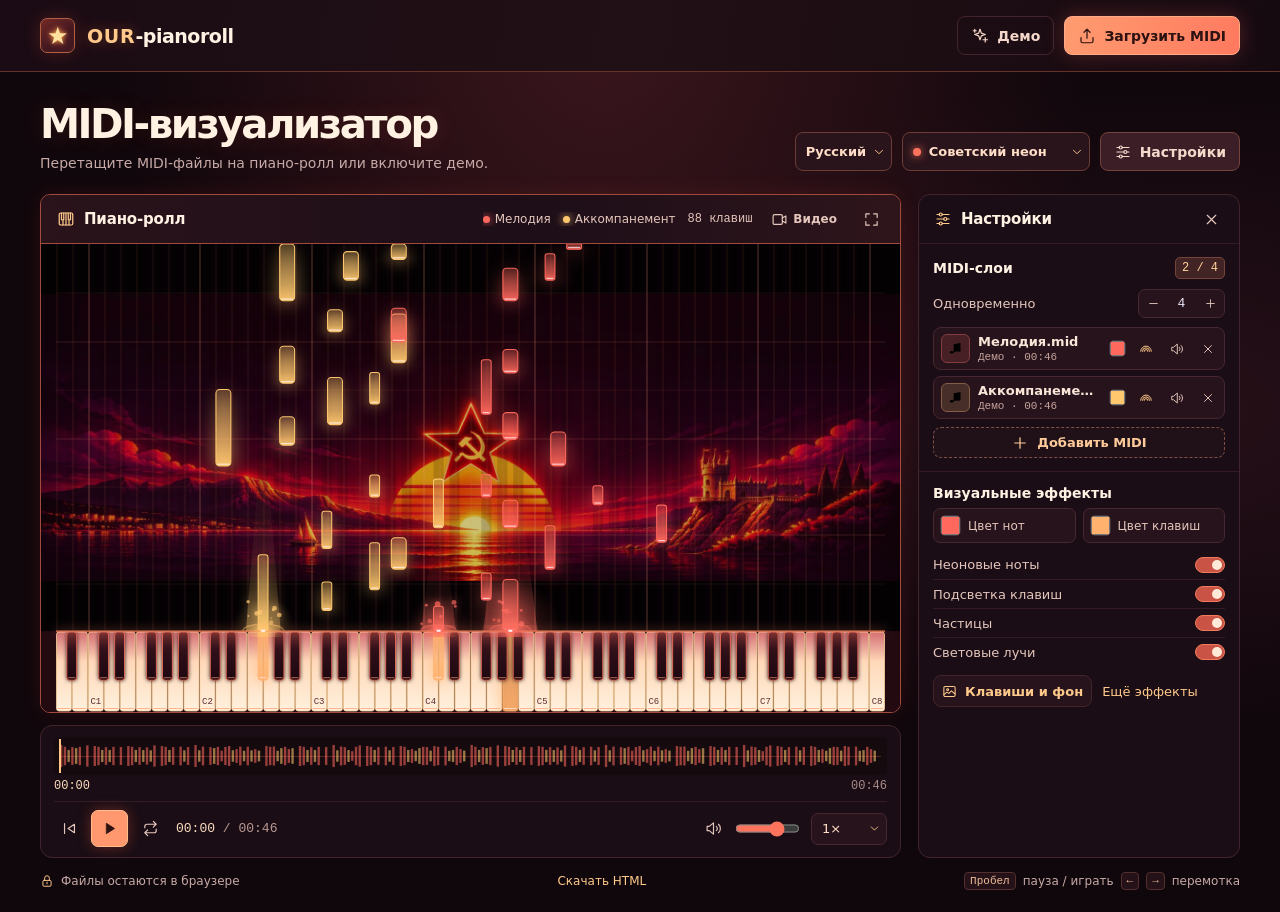
==== commit cc8449bc: "Add custom keyboard ranges and fit background images" ====
--- a/native/assets/our-pianoroll.html
+++ b/native/assets/our-pianoroll.html
@@ -188,6 +188,7 @@
 .recording-result{display:flex;align-items:center;justify-content:space-between;gap:8px;padding:8px 13px;border-top:1px solid var(--edge-soft);font-size:13px;color:#d2c4e0}
 .recording-result .button{min-height:31px;text-decoration:none;color:#e7cff8;font-size:13px}
 .appearance-dialog .effect-row select{max-width:60%}
+#visibleKeys{width:5em;padding:3px 7px;border:1px solid var(--edge);border-radius:5px;color:inherit;background:transparent;font:inherit}
 @media(max-width:600px){.stage-tools .legend{max-width:120px}.stage-tools .zoom{display:none}}
 @media(max-width:470px){.record-button{padding:0 3px}.record-button span{display:none}.stage-tools .legend{max-width:90px}}
 
@@ -335,7 +336,7 @@
           <div class="stage-title"><svg class="iconsvg"><use href="#i-piano"/></svg><h2 id="stage-title" data-i18n="pianoRoll">Пиано-ролл</h2></div>
           <div class="stage-tools">
             <div class="legend" id="legend" aria-label="Цвета MIDI-файлов" data-i18n-label="layerColors"></div>
-            <span class="zoom" id="keyCount" data-i18n="standardKeys">88 клавиш</span>
+            <span class="zoom" id="keyCount">88 клавиш</span>
             <button class="icon-button record-button" id="record" type="button" title="Записать видео со звуком" data-i18n-title="recordVideo" aria-label="Записать видео со звуком" data-i18n-label="recordVideo" aria-pressed="false"><svg><use href="#i-video"/></svg><span id="recordLabel" data-i18n="video">Видео</span></button>
             <button class="icon-button" id="fullscreen" type="button" title="На весь экран" data-i18n-title="fullscreen" aria-label="На весь экран" data-i18n-label="fullscreen"><svg><use href="#i-expand"/></svg></button>
           </div>
@@ -414,7 +415,6 @@
   </select></label>
   <label class="effect-row"><span data-i18n="noteRoundness">Скругление нот</span><span class="effect-range"><input id="noteRoundness" type="range" min="0" max="100" value="50" aria-label="Скругление нот" data-i18n-label="noteRoundness"><output id="roundnessValue" for="noteRoundness">50%</output></span></label>
   <label class="effect-row"><span data-i18n="layerKeyColors">Цвета слоёв на клавишах</span><input class="switch" type="checkbox" data-effect="layerKeys"></label>
-  <label class="effect-row"><span data-i18n="keyRange">Диапазон клавиш</span><select id="range"><option value="88" data-i18n="standardKeys">88 клавиш</option><option value="128" data-i18n="fullKeys">128 MIDI-нот</option></select></label>
   <label class="effect-row"><span data-i18n="noteHorizon">Горизонт нот</span><select id="horizon"><option value="2.5" data-i18n="shortHorizon">2,5 с</option><option value="4.5" selected data-i18n="normalHorizon">4,5 с</option><option value="7" data-i18n="longHorizon">7 с</option></select></label>
   <button class="reset" id="reset" type="button" data-i18n="resetAppearance">Сбросить оформление</button>
 </dialog>
@@ -433,6 +433,12 @@
     <option value="piano" data-i18n="pianoKeys">Классическое пианино</option><option value="glass" data-i18n="glassKeys">Прозрачные</option><option value="neon" data-i18n="neonKeys">Неоновый контур</option><option value="matte" data-i18n="matteKeys">Матовый графит</option>
     <option value="square" data-i18n="squareKeys">Квадратные силуэты</option><option value="gold" data-i18n="goldKeys">Золотые</option><option value="spectrum" data-i18n="rainbowKeys">Разноцветные</option><option value="ice" data-i18n="iceKeys">Лёд</option><option value="inverted" data-i18n="invertedKeys">Инверсия</option>
   </select></label>
+  <label class="effect-row"><span data-i18n="keyRange">Диапазон клавиш</span><select id="range"><option value="88" data-i18n="standardKeys">88 клавиш</option><option value="128" data-i18n="fullKeys">128 MIDI-нот</option><option value="0" data-i18n="customKeyRange">Свой диапазон</option></select></label>
+  <div id="customRangeFields" hidden>
+    <label class="effect-row"><span data-i18n="firstKey">Первая нота</span><select id="firstKey"></select></label>
+    <label class="effect-row"><span data-i18n="lastKey">Последняя нота</span><select id="lastKey"></select></label>
+    <label class="effect-row"><span data-i18n="keyQuantity">Количество клавиш</span><input id="visibleKeys" type="number" min="1" max="128" step="1"></label>
+  </div>
   <fieldset class="background-field">
     <legend data-i18n="rollBackground">Фон пиано-ролла</legend>
     <div class="background-options" id="backgroundOptions">
@@ -533,6 +539,11 @@
   noteRoundness:['Скругление нот','Note corner radius'],
   layerKeyColors:['Цвета слоёв на клавишах','Layer colors on keys'],
   keyRange:['Диапазон клавиш','Keyboard range'],
+  customKeyRange:['Свой диапазон','Custom range'],
+  keyQuantity:['Количество клавиш','Number of keys'],
+  firstKey:['Первая нота','First note'],
+  lastKey:['Последняя нота','Last note'],
+  customKeyCount:['Клавиш {count}','Keys {count}'],
   noteHorizon:['Горизонт нот','Note lookahead'],
   shortHorizon:['2,5 с','2.5 s'],
   normalHorizon:['4,5 с','4.5 s'],
@@ -843,10 +854,15 @@
 };
 const defaultStyle = {
   theme:'soviet', noteColor:null, keyColor:null, keyStyle:'theme', background:'theme', backgroundShade:28,
-  range:88, horizon:4.5, noteRoundness:50, noteFill:'translucent', effects:{...defaultEffects}
+  range:88, keyFrom:21, keyTo:108, horizon:4.5, noteRoundness:50, noteFill:'translucent', effects:{...defaultEffects}
 };
 const validColor = color => typeof color === 'string' && /^#[\da-f]{6}$/i.test(color);
 const clamp = (value, min, max) => Math.max(min, Math.min(max, value));
+
+function keyboardRange(style) {
+  if (style.range === 0) return [style.keyFrom,style.keyTo];
+  return style.range === 128 ? [0,127] : [21,108];
+}
 
 function readStyle() {
   const result = { ...defaultStyle, effects:{...defaultEffects} };
@@ -863,7 +879,10 @@
     if (Number.isFinite(saved.backgroundShade)) result.backgroundShade = clamp(saved.backgroundShade,0,85);
     if (Number.isFinite(saved.noteRoundness)) result.noteRoundness = clamp(Math.round(saved.noteRoundness),0,100);
     if (noteFills.includes(saved.noteFill)) result.noteFill = saved.noteFill;
-    if ([88,128].includes(saved.range)) result.range = saved.range;
+    if ([0,88,128].includes(saved.range)) result.range = saved.range;
+    if (Number.isInteger(saved.keyFrom)) result.keyFrom = clamp(saved.keyFrom,0,127);
+    if (Number.isInteger(saved.keyTo)) result.keyTo = saved.keyTo;
+    result.keyTo = clamp(result.keyTo,result.keyFrom,127);
     if ([2.5,4.5,7].includes(saved.horizon)) result.horizon = saved.horizon;
     if (typeof saved.effects?.grid === 'boolean') {
       result.effects.bands = result.effects.lanes = saved.effects.grid;
@@ -1330,23 +1349,23 @@
 }
 function buildGeometry() {
   const {w,h,dpr} = resize(roll);
-  const {range,effects,keyStyle,background,backgroundShade,theme} = state.style;
-  const key = [w,h,dpr,range,keyStyle,background,backgroundShade,theme,backgroundRevision,effects.ambient,effects.bands,effects.lanes].join('-');
+  const {effects,keyStyle,background,backgroundShade,theme} = state.style;
+  const [min,max] = keyboardRange(state.style);
+  const key = [w,h,dpr,min,max,keyStyle,background,backgroundShade,theme,backgroundRevision,effects.ambient,effects.bands,effects.lanes].join('-');
   if (key === stamp) return geometry;
   stamp = key;
-  const min = range === 128 ? 0 : 21;
-  const max = range === 128 ? 127 : 108;
   const padding = w < 550 ? 8 : 15;
   const impact = h - clamp(h*.173,54,102);
-  let count = 0;
-  for (let p = min; p <= max; p++) if (!blackPitch(p)) count++;
-  const width = (w-padding*2) / count;
+  const leading = blackPitch(min) ? .32 : 0;
+  let span = leading+(blackPitch(max) ? .32 : 0);
+  for (let p = min; p <= max; p++) if (!blackPitch(p)) span++;
+  const width = Math.max(1,w-padding*2) / span;
   const white = [], black = [], pitches = new Map();
   let index = 0;
   for (let p = min; p <= max; p++) {
     const dark = blackPitch(p);
     const size = width * (dark ? .64 : 1);
-    const center = padding + (index + (dark ? 0 : .5)) * width;
+    const center = padding + (leading + index + (dark ? 0 : .5)) * width;
     const x = center-size/2;
     const slot = {
       pitch:p, x, center, width:size, dark,
@@ -1361,8 +1380,8 @@
   return geometry;
 }
 
-function coverBackground(image,w,h) {
-  const scale = Math.max(w/image.naturalWidth,h/image.naturalHeight);
+function fitBackground(image,w,h) {
+  const scale = Math.min(w/image.naturalWidth,h/image.naturalHeight);
   const width = image.naturalWidth*scale;
   const height = image.naturalHeight*scale;
   bgCtx.drawImage(image,(w-width)/2,(h-height)/2,width,height);
@@ -1380,22 +1399,17 @@
   const automatic = setting === 'theme' || (setting === 'custom' && !custom);
   const name = automatic ? activeTheme().background : setting;
   const theme = stageBackgrounds[name];
+  const imageHeight = keyStyle === 'glass' ? h : impact;
   bgCtx.fillStyle = '#000000';
   bgCtx.fillRect(0,0,w,h);
   if (custom) {
-    coverBackground(custom.image,w,h);
+    fitBackground(custom.image,w,imageHeight);
     bgCtx.fillStyle = rgba('#000000',backgroundShade/100);
     bgCtx.fillRect(0,0,w,h);
   } else if (name === 'soviet' && sovietArtwork.complete && sovietArtwork.naturalWidth) {
-    const height = keyStyle === 'glass' ? h : impact;
-    bgCtx.save();
-    bgCtx.beginPath();
-    bgCtx.rect(0,0,w,height);
-    bgCtx.clip();
-    coverBackground(sovietArtwork,w,height);
+    fitBackground(sovietArtwork,w,imageHeight);
     bgCtx.fillStyle = '#14080f38';
-    bgCtx.fillRect(0,0,w,height);
-    bgCtx.restore();
+    bgCtx.fillRect(0,0,w,imageHeight);
   } else if (theme) {
     const fill = bgCtx.createLinearGradient(0,0,0,h);
     fill.addColorStop(0,theme.base[0]);
@@ -2175,13 +2189,29 @@
 function fillSettings() {
   $('noteColor').value = primaryNoteColor();
   $('keyColor').value = activeKeyColor();
-  $('range').value = state.style.range;
+  fillKeyboardRange();
   $('horizon').value = state.style.horizon;
   $('noteFill').value = state.style.noteFill;
   showRoundness();
-  $('keyCount').textContent = t(state.style.range === 88 ? 'standardKeys' : 'fullKeys');
   for (const checkbox of document.querySelectorAll('[data-effect]')) checkbox.checked = state.style.effects[checkbox.dataset.effect];
   fillAppearance();
+}
+function fillKeyboardRange() {
+  const {range,keyFrom,keyTo} = state.style;
+  const count = keyTo-keyFrom+1;
+  $('range').value = range;
+  $('customRangeFields').hidden = range !== 0;
+  $('firstKey').value = keyFrom;
+  $('lastKey').value = keyTo;
+  $('visibleKeys').value = count;
+  $('keyCount').textContent = t(range === 0 ? 'customKeyCount' : range === 128 ? 'fullKeys' : 'standardKeys',{count});
+}
+
+function applyKeyboardRange() {
+  fillKeyboardRange();
+  for (const pointer of previews.keys()) releaseKey(pointer);
+  clearEffects();
+  saveStyle();
 }
 function applyLanguage() {
   $('language').value = language;
@@ -2426,7 +2456,34 @@
   saveStyle();
 });
 $('keyColor').addEventListener('input',event => { state.style.keyColor = event.target.value; saveStyle(); });
-$('range').addEventListener('change',event => { state.style.range = +event.target.value; fillSettings(); saveStyle(); });
+const pitchNames = ['C','C♯','D','D♯','E','F','F♯','G','G♯','A','A♯','B'];
+for (let pitch = 0; pitch < 128; pitch++) {
+  const name = pitchNames[pitch%12]+(Math.floor(pitch/12)-1)+' · '+pitch;
+  $('firstKey').add(new Option(name,pitch));
+  $('lastKey').add(new Option(name,pitch));
+}
+$('range').addEventListener('change',event => {
+  state.style.range = Number(event.target.value);
+  applyKeyboardRange();
+});
+$('firstKey').addEventListener('change',event => {
+  state.style.keyFrom = Number(event.target.value);
+  state.style.keyTo = Math.max(state.style.keyTo,state.style.keyFrom);
+  applyKeyboardRange();
+});
+$('lastKey').addEventListener('change',event => {
+  state.style.keyTo = Number(event.target.value);
+  state.style.keyFrom = Math.min(state.style.keyFrom,state.style.keyTo);
+  applyKeyboardRange();
+});
+$('visibleKeys').addEventListener('change',event => {
+  const count = clamp(Math.round(event.target.valueAsNumber),1,128);
+  if (Number.isFinite(count)) {
+    state.style.keyFrom = Math.min(state.style.keyFrom,128-count);
+    state.style.keyTo = state.style.keyFrom+count-1;
+  }
+  applyKeyboardRange();
+});
 $('horizon').addEventListener('change',event => { state.style.horizon = +event.target.value; saveStyle(); });
 $('noteFill').addEventListener('change',event => {
   if (!noteFills.includes(event.target.value)) return;
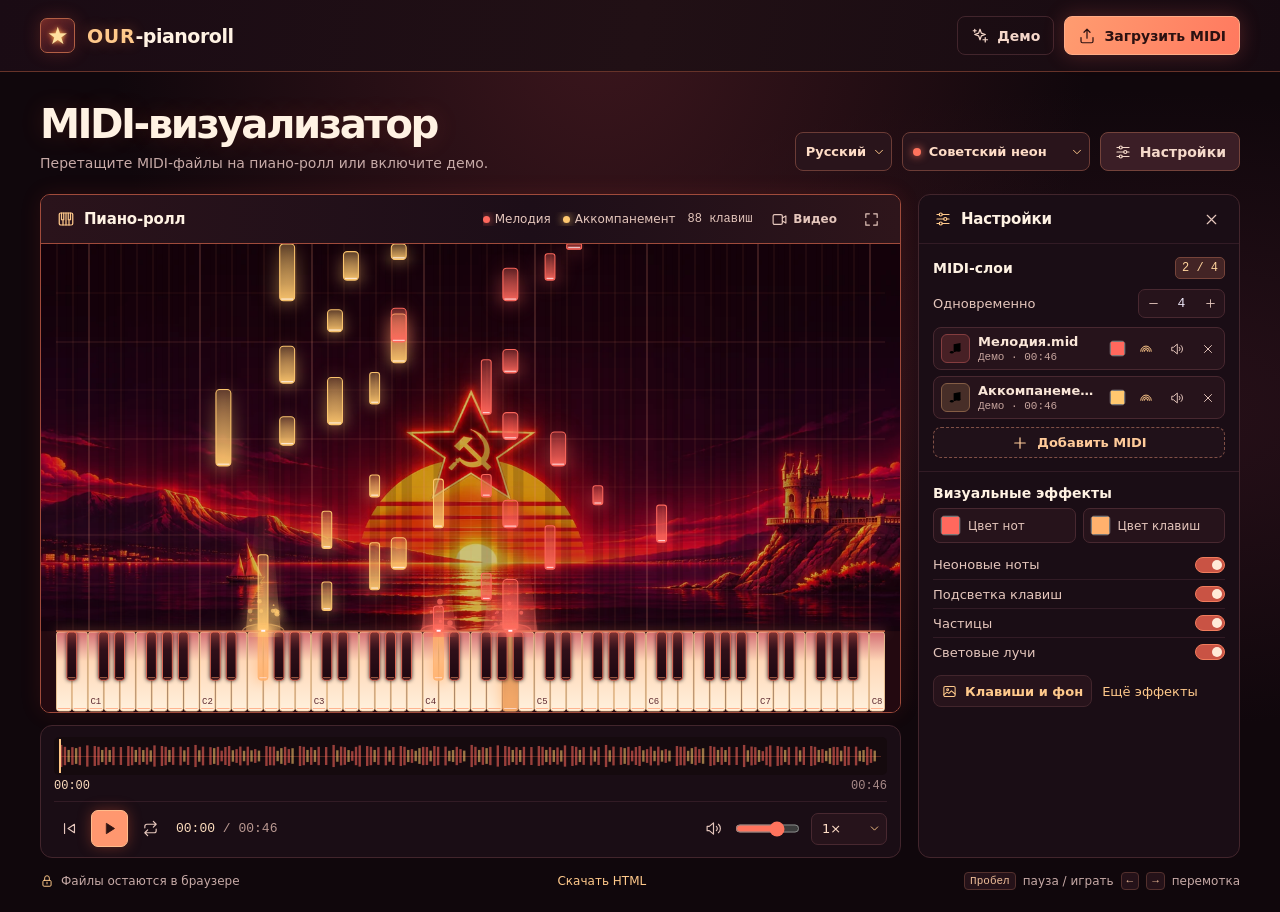
==== commit 4e5ee21e: "Fill the note waterfall without stretching backgrounds" ====
--- a/native/assets/our-pianoroll.html
+++ b/native/assets/our-pianoroll.html
@@ -1380,11 +1380,11 @@
   return geometry;
 }
 
-function fitBackground(image,w,h) {
-  const scale = Math.min(w/image.naturalWidth,h/image.naturalHeight);
-  const width = image.naturalWidth*scale;
-  const height = image.naturalHeight*scale;
-  bgCtx.drawImage(image,(w-width)/2,(h-height)/2,width,height);
+function drawBackgroundImage(image,w,h) {
+  const scale = Math.max(w/image.naturalWidth,h/image.naturalHeight);
+  const width = w/scale;
+  const height = h/scale;
+  bgCtx.drawImage(image,(image.naturalWidth-width)/2,(image.naturalHeight-height)/2,width,height,0,0,w,h);
 }
 
 function paintBackground() {
@@ -1403,11 +1403,11 @@
   bgCtx.fillStyle = '#000000';
   bgCtx.fillRect(0,0,w,h);
   if (custom) {
-    fitBackground(custom.image,w,imageHeight);
+    drawBackgroundImage(custom.image,w,imageHeight);
     bgCtx.fillStyle = rgba('#000000',backgroundShade/100);
     bgCtx.fillRect(0,0,w,h);
   } else if (name === 'soviet' && sovietArtwork.complete && sovietArtwork.naturalWidth) {
-    fitBackground(sovietArtwork,w,imageHeight);
+    drawBackgroundImage(sovietArtwork,w,imageHeight);
     bgCtx.fillStyle = '#14080f38';
     bgCtx.fillRect(0,0,w,imageHeight);
   } else if (theme) {
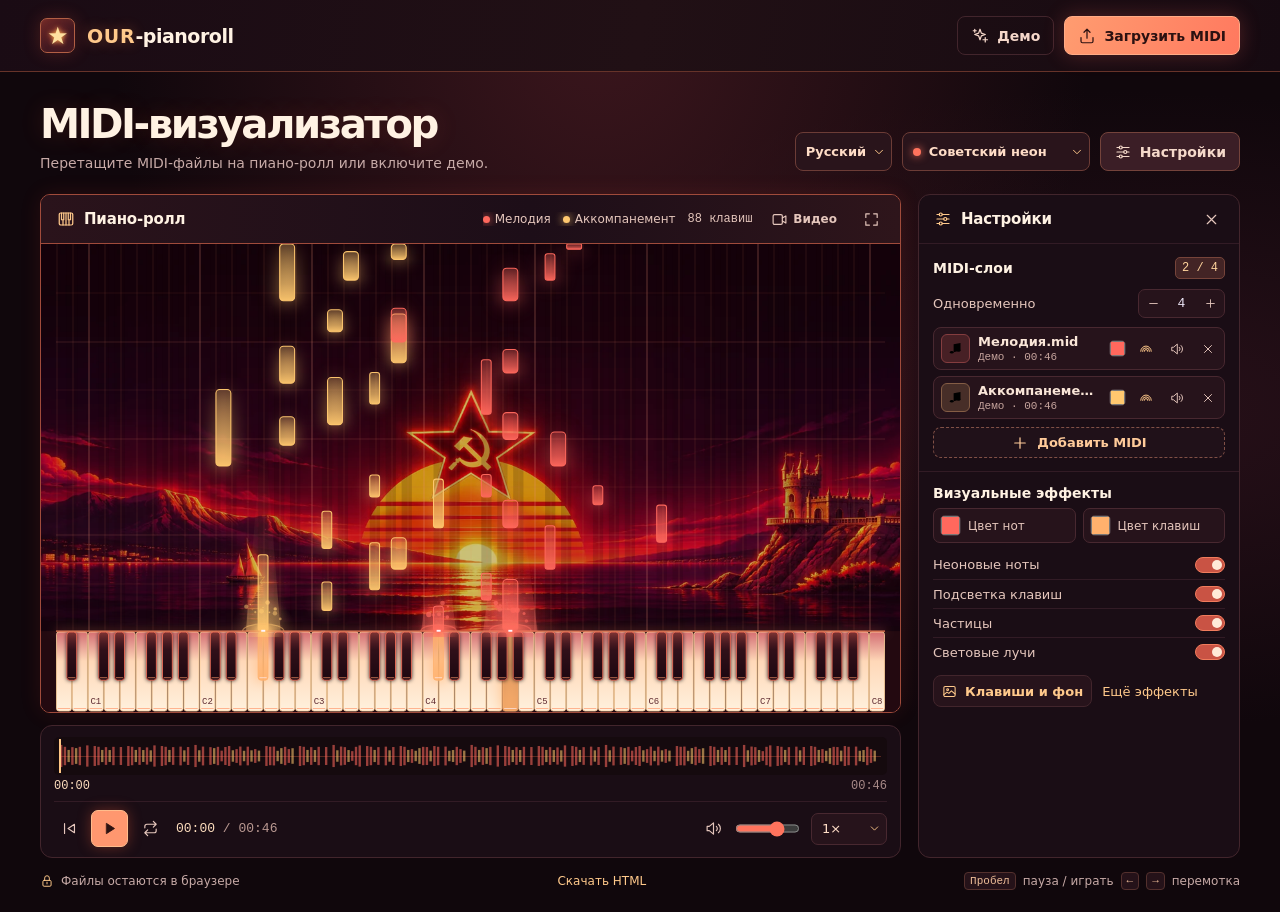
==== commit f1c9ece6: "Remove stray note highlights and make the pitch selector swipeable" ====
--- a/native/assets/our-pianoroll.html
+++ b/native/assets/our-pianoroll.html
@@ -1546,10 +1546,6 @@
   noteCtx.strokeStyle = noteFill === 'outline' ? color : rgba(color,glow ? .98 : .76);
   noteCtx.stroke();
   noteCtx.shadowBlur = 0;
-  if (noteFill !== 'outline' && glow && height >= 3 && width > 3) {
-    noteCtx.fillStyle = '#fff9ffae';
-    noteCtx.fillRect(x+1.5,end-2.3,width-3,1.2);
-  }
 }
 
 function drawMidiLayers(visible,time,scale) {
